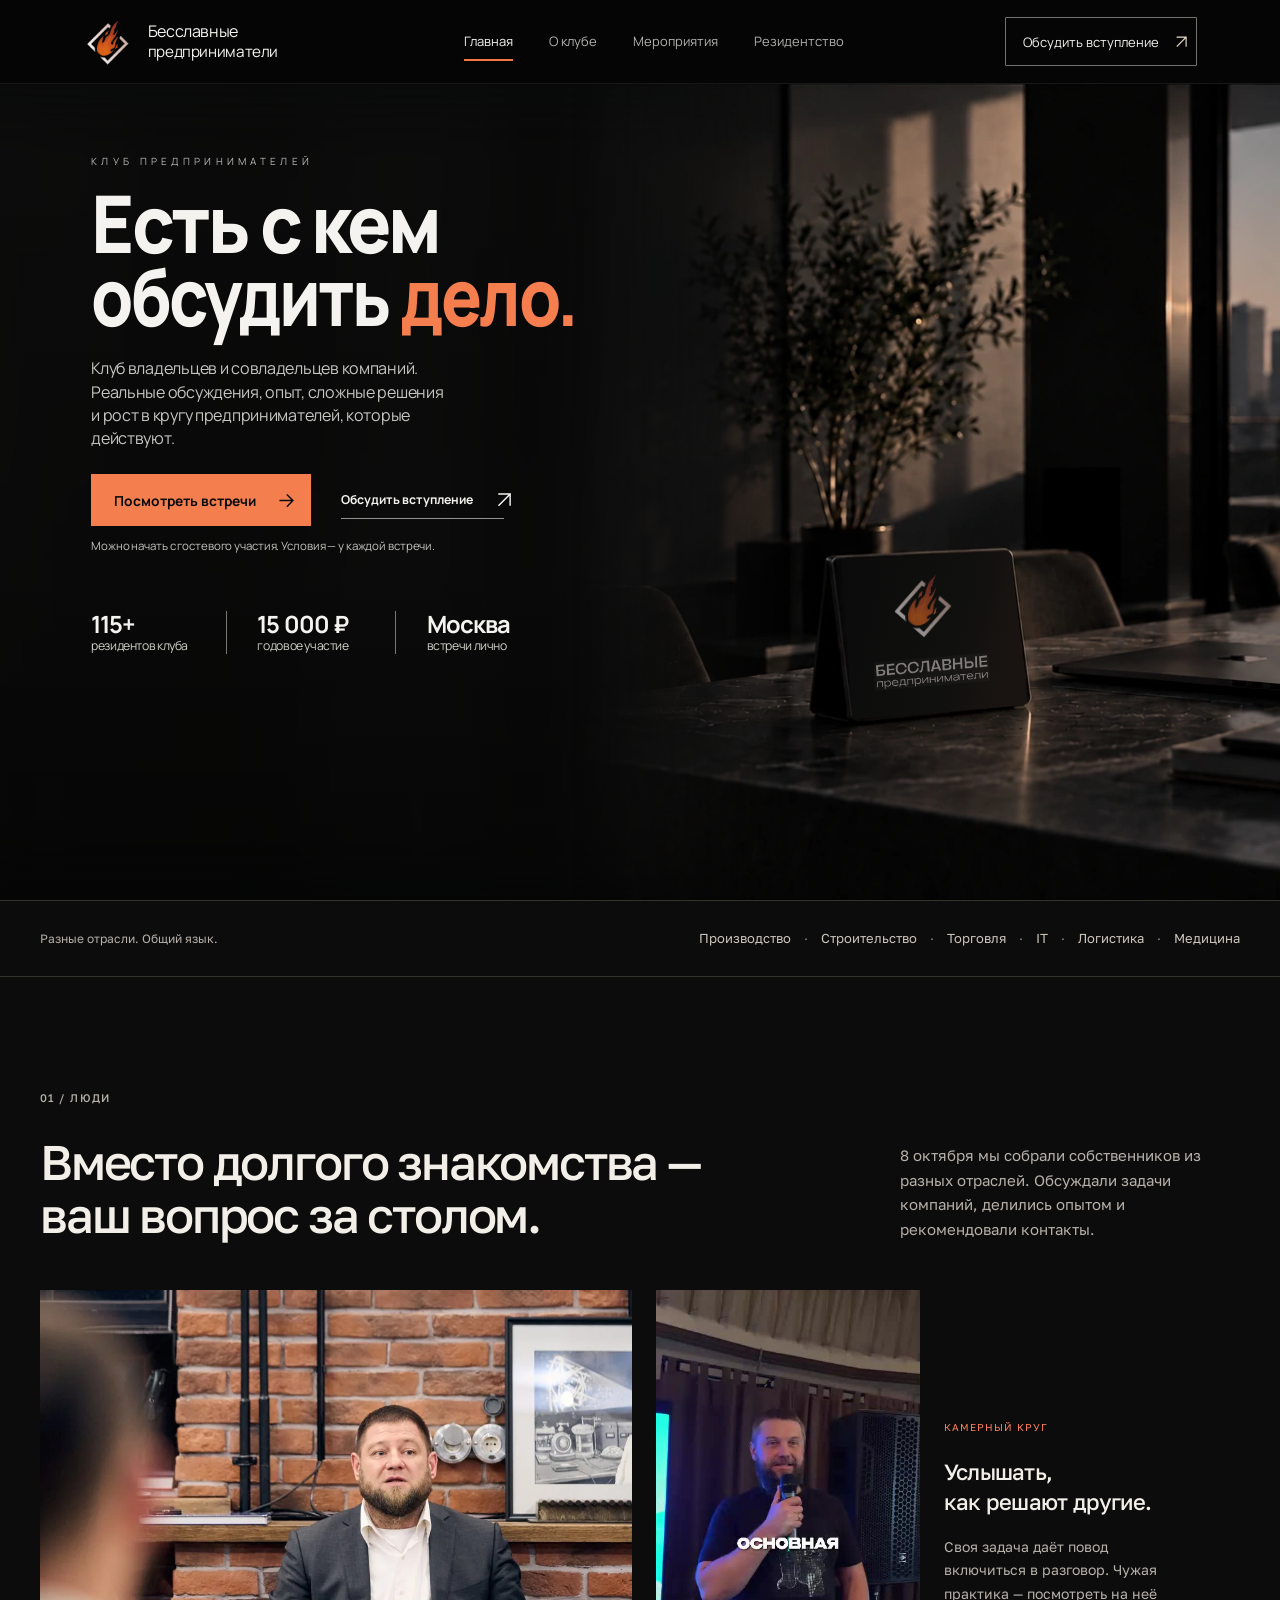
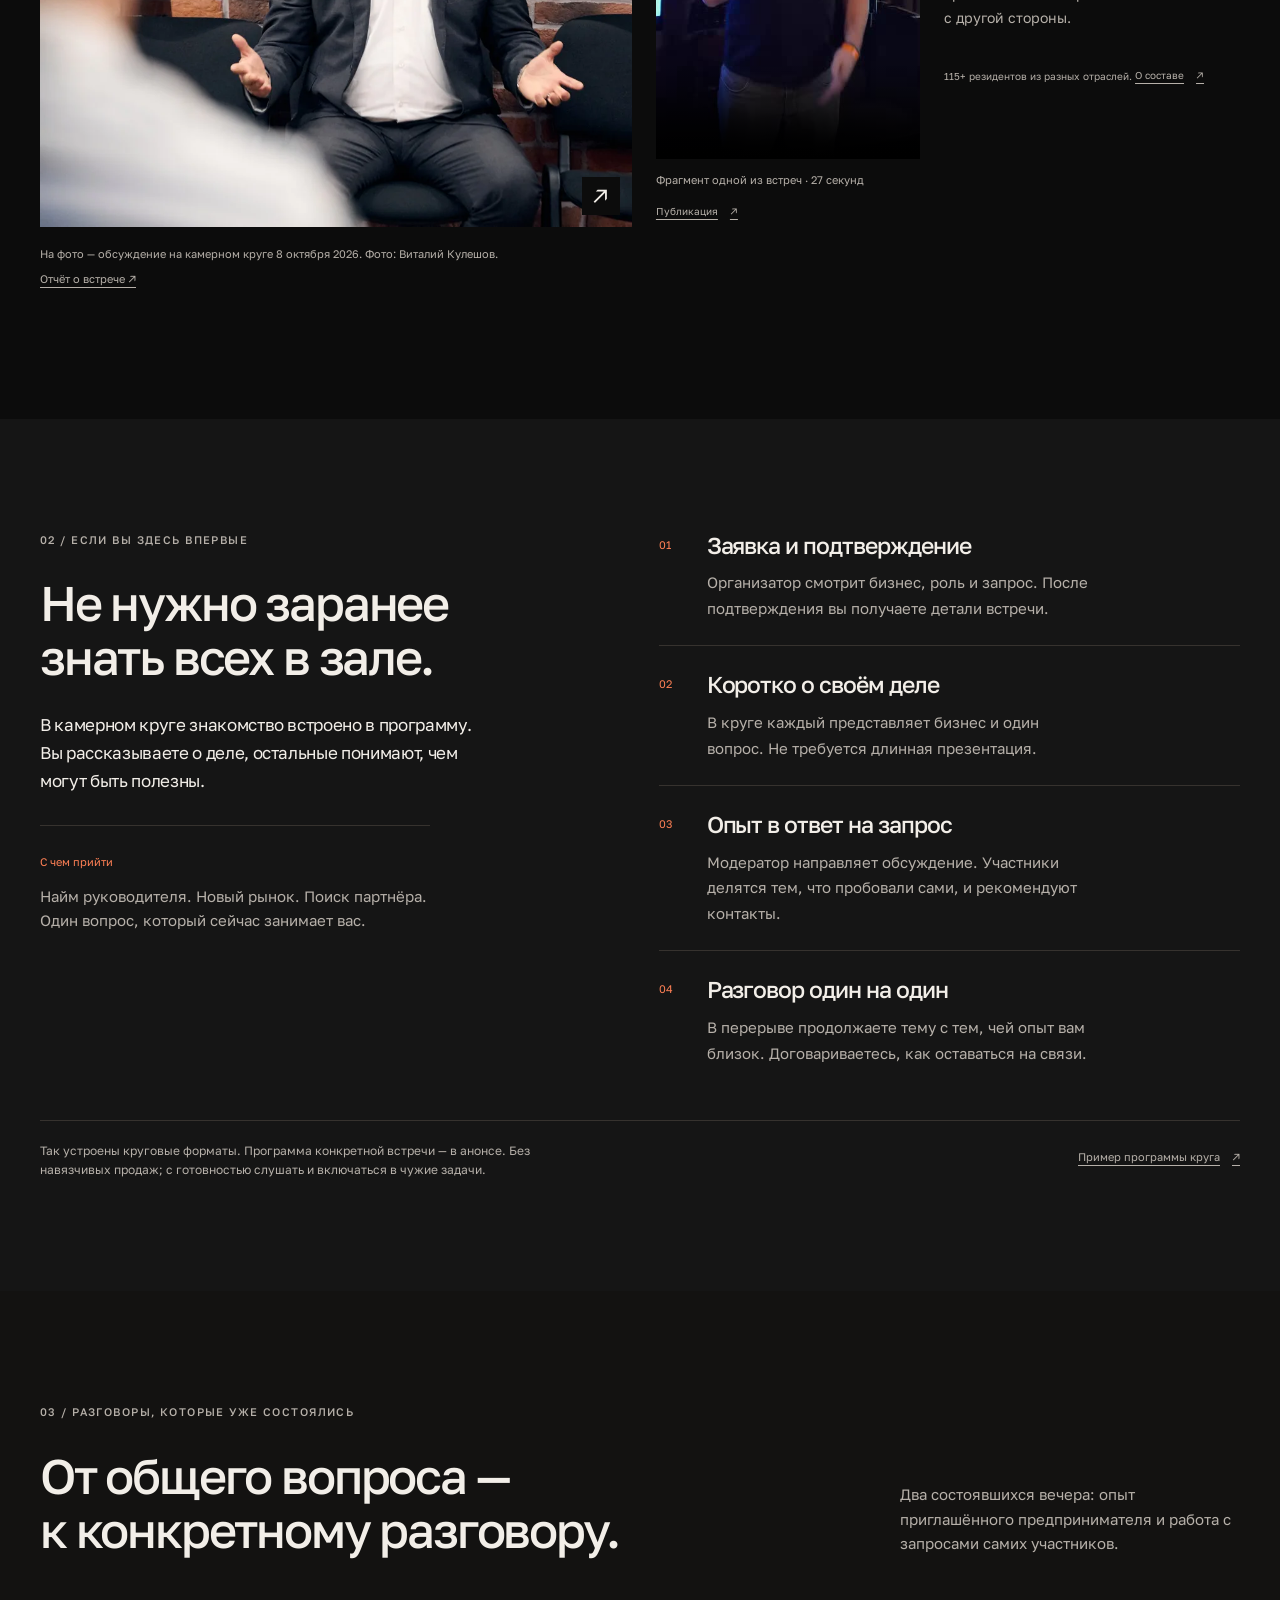
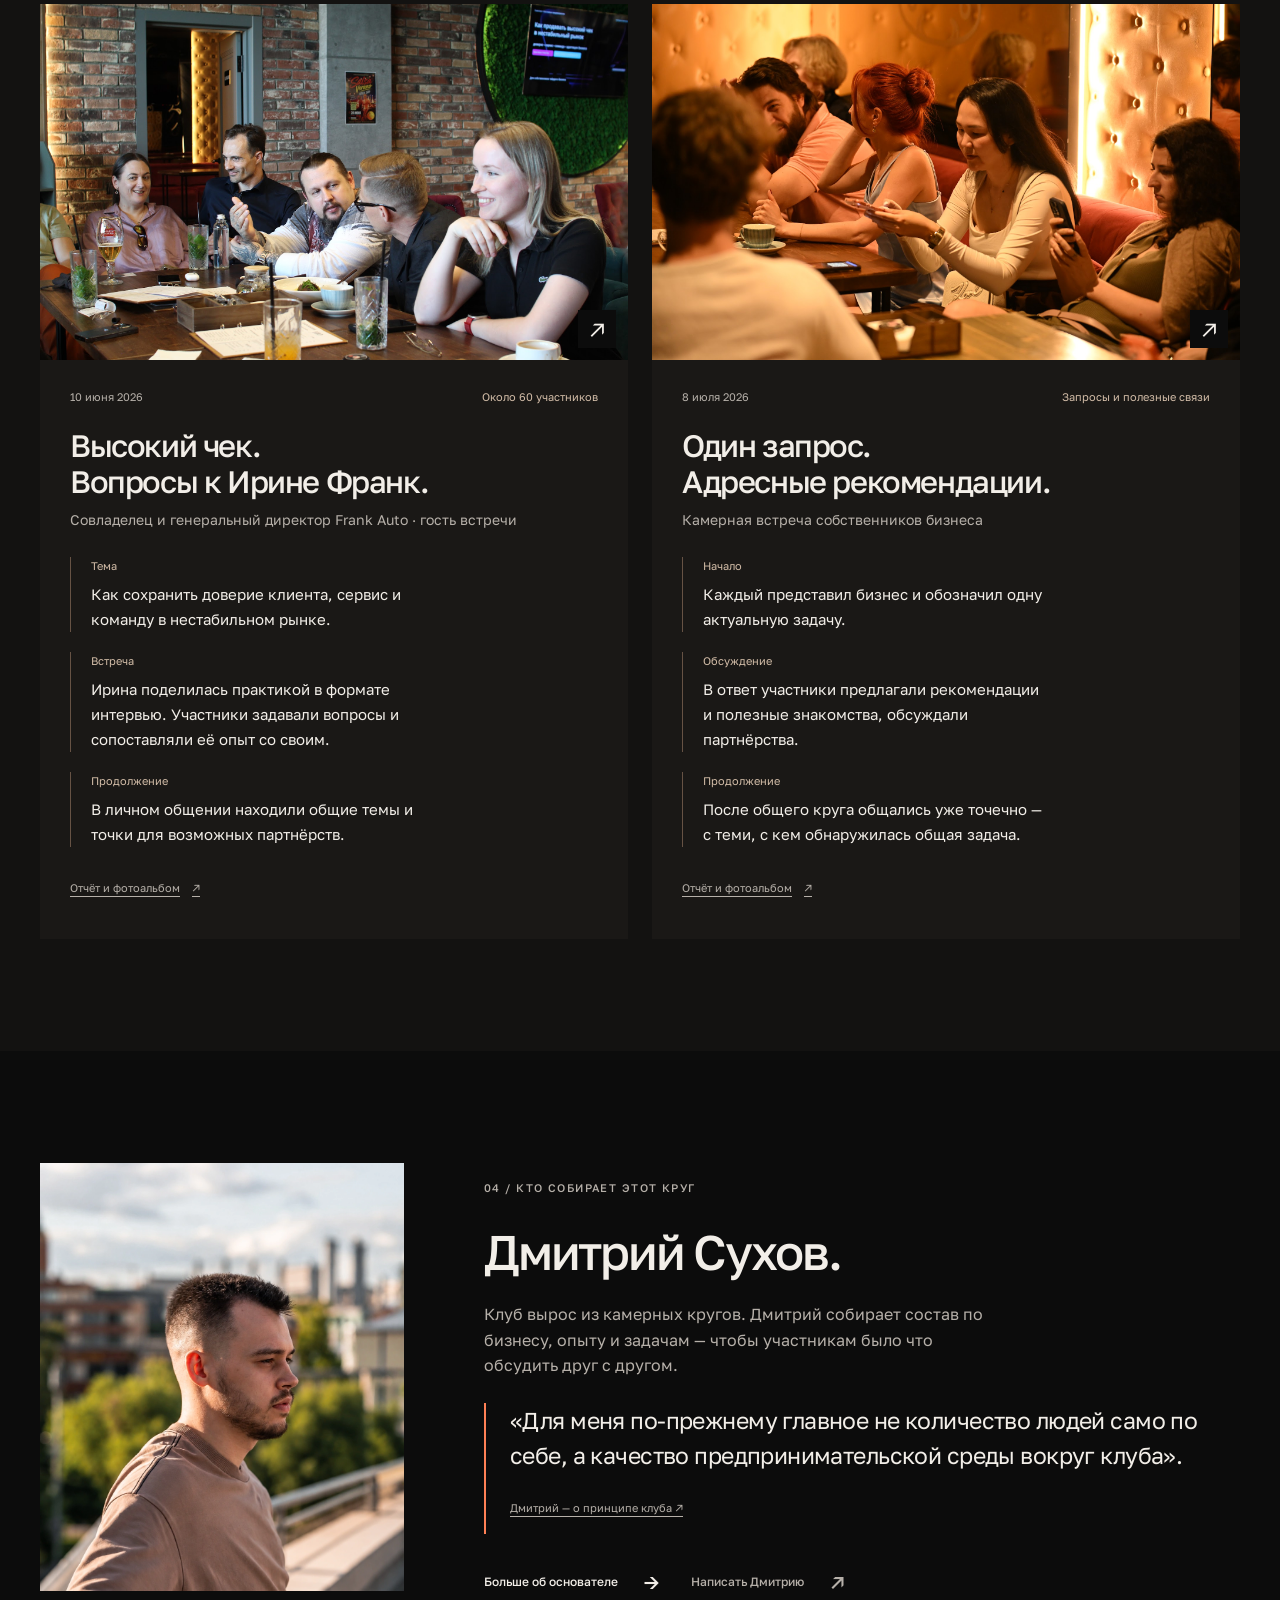
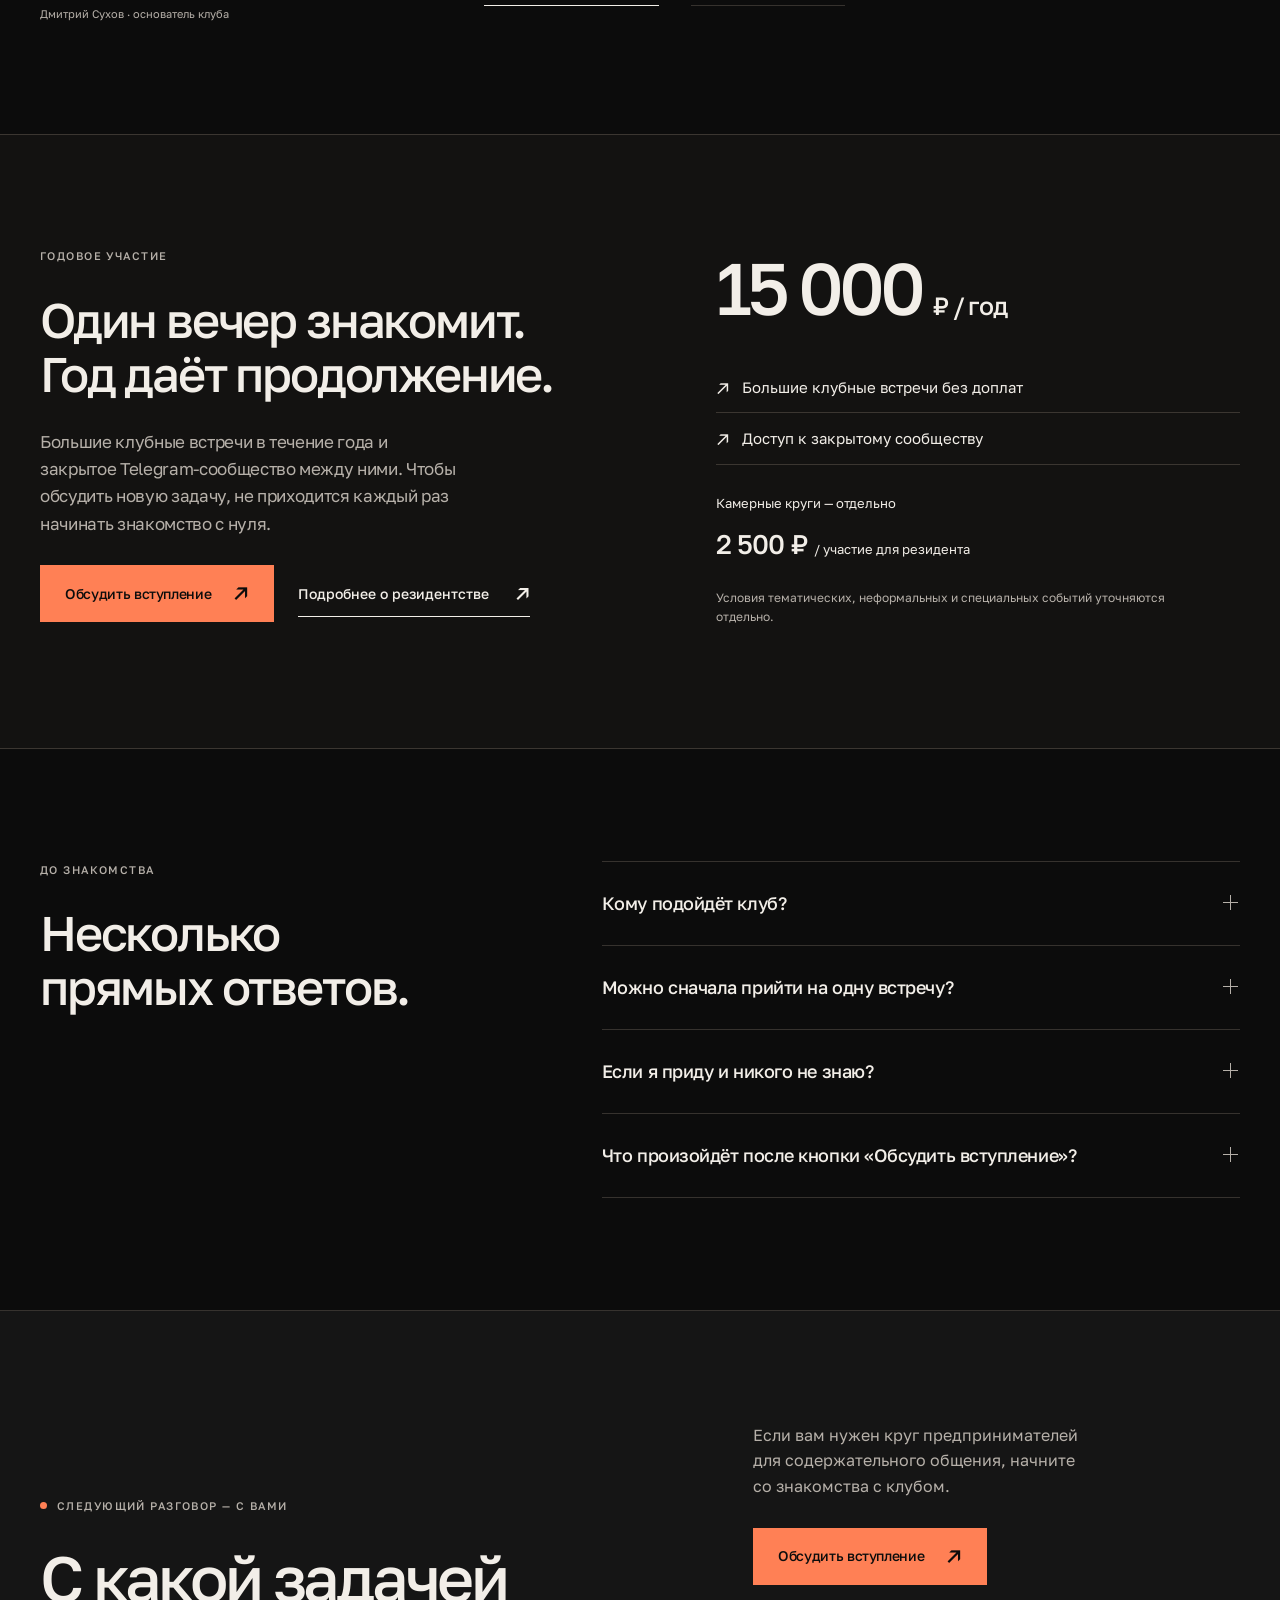
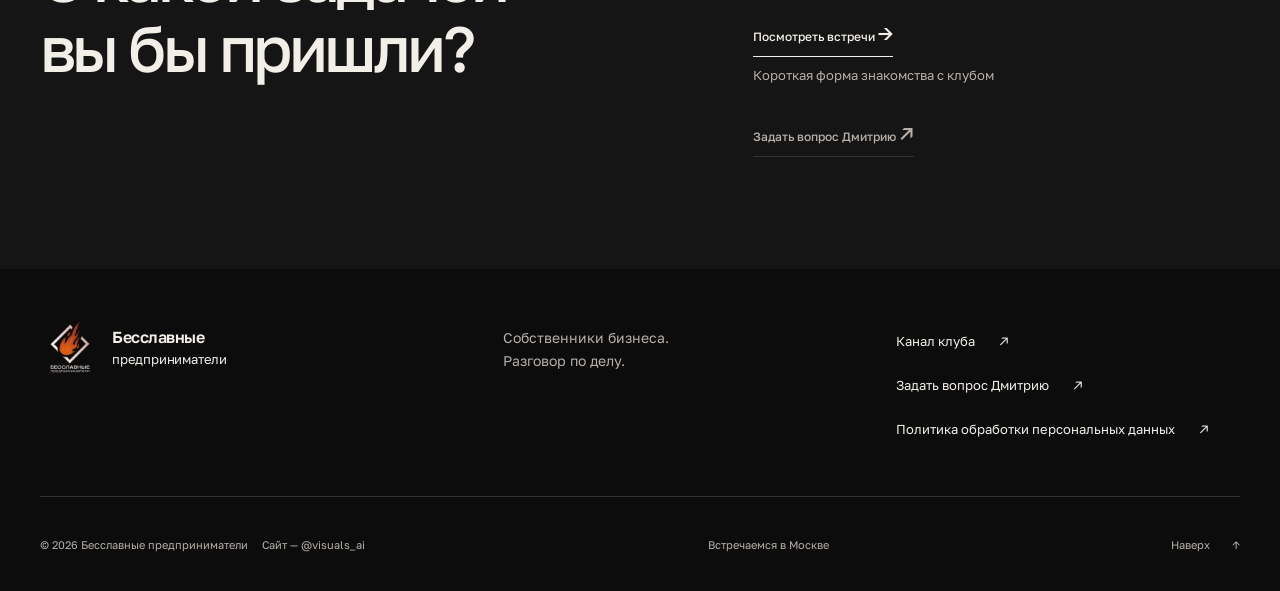
==== index.html @ 5b535863 "Add files via upload" ====
<!DOCTYPE html>
<html lang="ru" id="top"><head>
<meta charset="utf-8"><meta name="viewport" content="width=device-width, initial-scale=1, viewport-fit=cover">
<meta name="theme-color" content="#050505">
<title>Бесславные предприниматели — клуб собственников бизнеса в Москве</title>
<meta name="description" content="Закрытый бизнес-клуб Москвы: 115+ резидентов, обсуждение бизнес-задач, встречи и общение собственников. Резидентство — 15 000 ₽ в год.">
<link rel="canonical" href="https://besslavnie.ru/">
<meta property="og:type" content="website"><meta property="og:locale" content="ru_RU">
<meta property="og:site_name" content="Бесславные предприниматели">
<meta property="og:title" content="Бесславные предприниматели — клуб собственников бизнеса в Москве">
<meta property="og:description" content="Закрытый бизнес-клуб Москвы: 115+ резидентов, обсуждение бизнес-задач, встречи и общение собственников. Резидентство — 15 000 ₽ в год.">
<meta property="og:url" content="https://besslavnie.ru/">
<meta property="og:image" content="https://besslavnie.ru/img/og-club.jpg">
<meta property="og:image:width" content="1200"><meta property="og:image:height" content="630">
<meta property="og:image:alt" content="Камерный круг клуба «Бесславные предприниматели» в Москве">
<meta name="twitter:card" content="summary_large_image">
<link rel="icon" href="img/favicon.ico" sizes="64x64"><link rel="apple-touch-icon" href="img/apple-touch-icon.png">
<link rel="preload" as="image" href="img/hero-mobile.svg" media="(max-width:900px)">
<link rel="preload" as="image" href="img/hero-desktop.svg" media="(min-width:901px)">
<link rel="preload" as="font" href="fonts/manrope-extrabold.woff" type="font/woff" crossorigin>
<link rel="stylesheet" href="assets/site.css">
<script type="application/ld+json">{"@context":"https://schema.org","@type":"Organization","name":"Бесславные предприниматели","sameAs":["https://t.me/besslavnieclub","https://t.me/besslavnie_biznes_bot"],"url":"https://besslavnie.ru/","logo":"https://besslavnie.ru/img/club-logo.jpg"}</script>
<script src="assets/motion.js" defer></script>
<script src="assets/lead.js" defer></script>
<script src="assets/site.js" defer></script>
</head><body data-page="index">
<svg class="entry-svg-definitions" xmlns="http://www.w3.org/2000/svg" aria-hidden="true">
    <defs>
      <image id="original-logo" width="640" height="640" href="img/club-logo.jpg"></image>
      <clipPath id="mark-only"><rect x="102" y="38" width="436" height="462"></rect></clipPath>
      <filter id="logo-background-key" color-interpolation-filters="sRGB" x="-5%" y="-5%" width="110%" height="110%">
        <feColorMatrix in="SourceGraphic" type="matrix" values="0 0 0 0 1 0 0 0 0 1 0 0 0 0 1 .3333 .3333 .3333 0 0" result="logo-luma"></feColorMatrix>
        <feComponentTransfer in="logo-luma" result="logo-alpha"><feFuncA type="linear" slope="20" intercept="-1.4"></feFuncA></feComponentTransfer>
        <feComposite in="SourceGraphic" in2="logo-alpha" operator="in"></feComposite>
      </filter>
      <g id="original-mark" clip-path="url(#mark-only)" filter="url(#logo-background-key)"><use href="#original-logo"></use></g>
      
      
      <symbol id="arrow-right" viewBox="0 0 24 24"><path d="M4 12h15M13 5l7 7-7 7"></path></symbol>
      <symbol id="arrow-diagonal" viewBox="0 0 24 24"><path d="M5 19 19 5M5 5h14v14"></path></symbol>
    </defs>
  </svg><noscript><nav class="nojs-nav" aria-label="Разделы сайта"><a href="index.html">Главная</a><a href="about.html">О клубе</a><a href="events.html">Мероприятия</a><a href="residency.html">Резидентство</a></nav></noscript>
<a class="skip-link" href="#main">Перейти к содержанию</a>
<header class="entry-site-header">
    <a class="entry-brand" href="index.html" aria-label="Бесславные предприниматели — главная">
      <svg class="entry-brand-mark" viewBox="100 36 438 466" aria-hidden="true"><use href="#original-mark"></use></svg>
      <span class="entry-brand-name"><span>Бесславные</span><span>предприниматели</span></span>
    </a>
    <nav class="entry-desktop-nav" aria-label="Главная навигация">
      <a href="index.html" aria-current="page">Главная</a>
      <a href="about.html">О клубе</a>
      <a href="events.html">Мероприятия</a>
      <a href="residency.html">Резидентство</a>
    </nav>
    <a class="entry-header-cta" href="https://t.me/sukhov_dm" data-placement="header" role="button" aria-haspopup="dialog" aria-controls="lead-dialog" data-lead-open="" data-lead-source="header" data-track="lead_open"><span>Обсудить вступление</span><svg class="entry-arrow" aria-hidden="true"><use href="#arrow-diagonal"></use></svg></a>
    <button class="entry-menu-toggle" type="button" aria-label="Открыть меню" aria-controls="mobile-navigation" aria-expanded="false"><span></span><span></span><span></span></button>
    <nav class="entry-mobile-nav" id="mobile-navigation" aria-label="Мобильная навигация" hidden="">
      <a href="index.html" aria-current="page">Главная</a><a href="about.html">О клубе</a><a href="events.html">Мероприятия</a><a href="residency.html">Резидентство</a><a href="https://t.me/sukhov_dm" data-placement="mobile-menu" role="button" aria-haspopup="dialog" aria-controls="lead-dialog" data-lead-open="" data-lead-source="mobile-menu" data-track="lead_open">Обсудить вступление ↗</a>
    </nav>
  </header><div class="entry-header-spacer" aria-hidden="true"></div>

<main id="main" class="page-change-in">
  <section class="entry-hero" aria-labelledby="hero-title"><picture class="entry-scene entry-responsive-scene" aria-hidden="true"><source media="(max-width:900px)" srcset="img/hero-mobile.svg"><img src="img/hero-desktop.svg" width="1672" height="831" fetchpriority="high" alt=""></picture>
      <!-- Кадр ПК. SVG выводит только фото; текст референса не попадает в кадр. -->
      
      <!-- Кадр телефона без рамки и статус-бара; заголовок перекрывает низ фото. -->
      
      <div class="entry-hero-content">
        <p class="entry-eyebrow">КЛУБ ПРЕДПРИНИМАТЕЛЕЙ</p>
        <h1 id="hero-title"><span class="entry-title-line">Есть с кем</span> <span class="entry-title-line">обсудить <em>дело.</em></span></h1>
        <p class="entry-intro" id="entry-about"><span class="entry-intro-desktop"><span class="entry-intro-line">Клуб владельцев и совладельцев компаний.</span> <span class="entry-intro-line">Реальные обсуждения, опыт, сложные решения</span> <span class="entry-intro-line">и рост в кругу предпринимателей, которые</span> <span class="entry-intro-line">действуют.</span></span><span class="entry-intro-mobile"><span>Клуб владельцев и совладельцев</span> <span>компаний. Реальные обсуждения, опыт,</span> <span>сложные решения и рост в кругу</span> <span>предпринимателей, которые действуют.</span></span></p>
        <div class="entry-actions">
          <a class="entry-primary-cta" href="events.html" data-track="events_click" data-placement="hero"><span>Посмотреть встречи</span><svg class="entry-arrow" aria-hidden="true"><use href="#arrow-right"></use></svg></a>
          <a class="entry-secondary-cta" href="https://t.me/sukhov_dm" data-placement="hero" role="button" aria-haspopup="dialog" aria-controls="lead-dialog" data-lead-open="" data-lead-source="hero" data-track="lead_open"><span>Обсудить вступление</span><svg class="entry-arrow" aria-hidden="true"><use href="#arrow-diagonal"></use></svg></a>
        </div>
        <p class="entry-guest-note"><span>Можно начать с гостевого участия.</span> <span>Условия — у каждой встречи.</span></p>
        <dl class="entry-stats" id="entry-residency">
          <div class="entry-stat"><dt>115+</dt><dd>резидентов клуба</dd></div>
          <div class="entry-stat"><dt>15 000 ₽</dt><dd>годовое участие</dd></div>
          <div class="entry-stat"><dt>Москва</dt><dd>встречи лично</dd></div>
        </dl>
      </div>
    </section>
  <div class="sector-strip"><div class="container"><span>Разные отрасли. Общий язык.</span><p>Производство <i>·</i> Строительство <i>·</i> Торговля <i>·</i> IT <i>·</i> Логистика <i>·</i> Медицина</p></div></div>
  <section class="section container people-preview" aria-labelledby="people-title">
    <div class="section-heading" data-aos="fade-up"><div><p class="eyebrow">01 / Люди</p><h2 id="people-title">Вместо долгого знакомства —<br>ваш вопрос за столом.</h2></div><div class="heading-aside">8 октября мы собрали собственников из разных отраслей. Обсуждали задачи компаний, делились опытом и рекомендовали контакты.</div></div>
    <div class="people-grid"><a class="photo-link photo-wide" href="img/business-discussion-1280.webp" data-lightbox="" data-caption="Обсуждение бизнес-запросов · камерный круг 8 октября 2026. Фото: Виталий Кулешов." aria-label="Увеличить фото обсуждения бизнес-запроса" data-aos="fade-up"><img src="img/business-discussion-1280.webp" srcset="img/business-discussion-640.webp 640w, img/business-discussion-1280.webp 1280w" sizes="(max-width: 760px) 100vw, 55vw" width="1280" height="854" loading="lazy" alt="Участник делится своей задачей с собеседниками в круге" decoding="async"><span class="photo-zoom" aria-hidden="true">↗</span></a><figure class="club-film"><div class="club-film-frame"><video controls="" playsinline="" preload="none" poster="img/meeting-video-poster.jpg" aria-label="Как проходят встречи клуба — 27 секунд" width="404" height="718"><source src="img/club-meeting-27s.mp4" type="video/mp4">Ваш браузер не поддерживает видео. Откройте публикацию по ссылке ниже.</video></div><figcaption><span>Фрагмент одной из встреч · 27 секунд</span><a class="evidence-source" href="https://tenchat.ru/media/6189857-vot-tak-prokhodyat-vstrechi-kluba-besslavnyye-predprinimateli" target="_blank" rel="noopener">Публикация <span aria-hidden="true">↗</span></a></figcaption></figure><div class="people-note scene-note" data-aos="fade-up"><span class="scene-label">Камерный круг</span><p class="scene-title">Услышать,<br>как решают другие.</p><p>Своя задача даёт повод включиться в разговор. Чужая практика — посмотреть на неё с другой стороны.</p><span class="small-note">115+ резидентов из разных отраслей. <a class="evidence-source" href="https://t.me/besslavnieclub/3" target="_blank" rel="noopener">О составе <span aria-hidden="true">↗</span></a></span></div></div>
    <p class="image-caption">На фото — обсуждение на камерном круге 8 октября 2026. Фото: Виталий Кулешов. <a class="evidence-source" href="https://t.me/besslavnieclub/276" target="_blank" rel="noopener">Отчёт о встрече <span aria-hidden="true">↗</span></a></p>
  </section>
  <section class="section need-section" aria-labelledby="need-title"><div class="container first-visit-grid"><div data-aos="fade-up"><p class="eyebrow">02 / Если вы здесь впервые</p><h2 id="need-title">Не нужно заранее<br>знать всех в зале.</h2><p class="section-intro">В камерном круге знакомство встроено в программу. Вы рассказываете о деле, остальные понимают, чем могут быть полезны.</p><div class="request-examples"><span>С чем прийти</span><p>Найм руководителя. Новый рынок. Поиск партнёра. Один вопрос, который сейчас занимает вас.</p></div></div><ol class="first-visit-path" data-aos="fade-up"><li><span>01</span><div><h3>Заявка и подтверждение</h3><p>Организатор смотрит бизнес, роль и запрос. После подтверждения вы получаете детали встречи.</p></div></li><li><span>02</span><div><h3>Коротко о своём деле</h3><p>В круге каждый представляет бизнес и один вопрос. Не требуется длинная презентация.</p></div></li><li><span>03</span><div><h3>Опыт в ответ на запрос</h3><p>Модератор направляет обсуждение. Участники делятся тем, что пробовали сами, и рекомендуют контакты.</p></div></li><li><span>04</span><div><h3>Разговор один на один</h3><p>В перерыве продолжаете тему с тем, чей опыт вам близок. Договариваетесь, как оставаться на связи.</p></div></li></ol><div class="first-visit-bottom"><p>Так устроены круговые форматы. Программа конкретной встречи — в анонсе. Без навязчивых продаж; с готовностью слушать и включаться в чужие задачи.</p><a class="evidence-source" href="https://t.me/besslavnieclub/265" target="_blank" rel="noopener">Пример программы круга <span aria-hidden="true">↗</span></a></div></div></section>
  <section class="section mechanism-section" aria-labelledby="mechanism-title"><div class="container"><div class="section-heading" data-aos="fade-up"><div><p class="eyebrow dark-eyebrow">03 / Разговоры, которые уже состоялись</p><h2 id="mechanism-title">От общего вопроса —<br>к конкретному разговору.</h2></div><p class="heading-aside">Два состоявшихся вечера: опыт приглашённого предпринимателя и работа с запросами самих участников.</p></div><div class="story-grid"><article class="club-story story-with-photo" data-aos="fade-up"><a class="photo-link story-photo" href="img/meeting-june-10.jpg" data-lightbox="" data-caption="Участники встречи 10 июня 2026. Фото: Виктория @ageevavictoria." aria-label="Увеличить фото встречи 10 июня"><img src="img/meeting-june-10.jpg" width="2000" height="1333" loading="lazy" alt="Участники беседуют за столом на встрече 10 июня" decoding="async"><span class="photo-zoom" aria-hidden="true">↗</span></a><div class="story-body"><div class="story-meta"><time datetime="2026-06-10">10 июня 2026</time><span>Около 60 участников</span></div><h3>Высокий чек.<br>Вопросы к Ирине Франк.</h3><p class="story-person">Совладелец и генеральный директор Frank Auto · гость встречи</p><dl class="story-thread"><div><dt>Тема</dt><dd>Как сохранить доверие клиента, сервис и команду в нестабильном рынке.</dd></div><div><dt>Встреча</dt><dd>Ирина поделилась практикой в формате интервью. Участники задавали вопросы и сопоставляли её опыт со своим.</dd></div><div><dt>Продолжение</dt><dd>В личном общении находили общие темы и точки для возможных партнёрств.</dd></div></dl><a class="evidence-source" href="https://t.me/besslavnieclub/192" target="_blank" rel="noopener">Отчёт и фотоальбом <span aria-hidden="true">↗</span></a></div></article><article class="club-story story-with-photo" data-aos="fade-up"><a class="photo-link story-photo" href="img/meeting-july-08.jpg" data-lightbox="" data-caption="«Запросы и полезные связи» · 8 июля 2026. Фото: Андрей." aria-label="Увеличить фото встречи 8 июля"><img src="img/meeting-july-08.jpg" width="2000" height="1333" loading="lazy" alt="Участники слушают собеседника и делают записи на встрече 8 июля" decoding="async"><span class="photo-zoom" aria-hidden="true">↗</span></a><div class="story-body"><div class="story-meta"><time datetime="2026-07-08">8 июля 2026</time><span>Запросы и полезные связи</span></div><h3>Один запрос.<br>Адресные рекомендации.</h3><p class="story-person">Камерная встреча собственников бизнеса</p><dl class="story-thread"><div><dt>Начало</dt><dd>Каждый представил бизнес и обозначил одну актуальную задачу.</dd></div><div><dt>Обсуждение</dt><dd>В ответ участники предлагали рекомендации и полезные знакомства, обсуждали партнёрства.</dd></div><div><dt>Продолжение</dt><dd>После общего круга общались уже точечно — с теми, с кем обнаружилась общая задача.</dd></div></dl><a class="evidence-source" href="https://t.me/besslavnieclub/213" target="_blank" rel="noopener">Отчёт и фотоальбом <span aria-hidden="true">↗</span></a></div></article></div></div></section>
  <section class="section container founder-invitation" aria-labelledby="meeting-title"><div class="founder-photo" data-aos="fade-up"><img src="img/dmitry-sukhov.webp" width="1024" height="1536" loading="lazy" alt="Дмитрий Сухов, основатель клуба «Бесславные предприниматели»" decoding="async"><p>Дмитрий Сухов · основатель клуба</p></div><div data-aos="fade-up"><p class="eyebrow">04 / Кто собирает этот круг</p><h2 id="meeting-title">Дмитрий Сухов.</h2><p class="founder-intro">Клуб вырос из камерных кругов. Дмитрий собирает состав по бизнесу, опыту и задачам — чтобы участникам было что обсудить друг с другом.</p><blockquote class="founder-quote"><p>«Для меня по-прежнему главное не количество людей само по себе, а качество предпринимательской среды вокруг клуба».</p><cite><a class="evidence-source" href="https://t.me/besslavnieclub/267" target="_blank" rel="noopener">Дмитрий — о принципе клуба <span aria-hidden="true">↗</span></a></cite></blockquote><div class="founder-links"><a class="text-link" href="about.html#founder">Больше об основателе <span aria-hidden="true">→</span></a><a class="text-link quiet" href="https://t.me/sukhov_dm" target="_blank" rel="noopener" data-track="founder_click" data-placement="home-founder">Написать Дмитрию <span aria-hidden="true">↗</span></a></div></div></section>
  <section class="pricing-section section" aria-labelledby="pricing-title">
  <div class="container pricing-grid">
    <div data-aos="fade-up"><p class="eyebrow dark-eyebrow">Годовое участие</p><h2 id="pricing-title">Один вечер знакомит.<br>Год даёт продолжение.</h2><p class="section-intro">Большие клубные встречи в течение года и закрытое Telegram-сообщество между ними. Чтобы обсудить новую задачу, не приходится каждый раз начинать знакомство с нуля.</p><a class="button button-dark" href="https://t.me/sukhov_dm" data-lead-open="" data-lead-source="residency" data-track="lead_open" data-placement="home-residency" role="button" aria-haspopup="dialog" aria-controls="lead-dialog">Обсудить вступление <span aria-hidden="true">↗</span></a><a class="text-link" href="residency.html" data-track="residency_click" data-placement="pricing">Подробнее о резидентстве <span aria-hidden="true">↗</span></a></div>
    <div class="price-summary" data-aos="fade-up"><div class="price">15&nbsp;000 <span>₽ / год</span></div><ul class="included-list"><li>Большие клубные встречи без доплат</li><li>Доступ к закрытому сообществу</li></ul><div class="price-extra"><span>Камерные круги — отдельно</span><strong>2&nbsp;500 ₽ <span>/ участие для резидента</span></strong></div><p class="small-note">Условия тематических, неформальных и специальных событий уточняются отдельно.</p></div>
  </div>
</section>

  <section class="section container faq-section" aria-labelledby="faq-title"><div data-aos="fade-up"><p class="eyebrow">До знакомства</p><h2 id="faq-title">Несколько<br>прямых ответов.</h2></div><div class="accordion" data-aos="fade-up"><details><summary>Кому подойдёт клуб?<span class="details-mark" aria-hidden="true"></span></summary><div class="details-content"><p>Собственникам и совладельцам действующих компаний, которые хотят обсуждать бизнес-задачи, обмениваться опытом и знакомиться с другими предпринимателями. Если вы инвестор, обсудите подходящий формат участия с клубом.</p></div></details><details><summary>Можно сначала прийти на одну встречу?<span class="details-mark" aria-hidden="true"></span></summary><div class="details-content"><p>Да. Выберите встречу и подайте заявку. Состав и условия гостевого участия определяются для каждого события. Чтобы обсудить резидентство, можно сразу обратиться в клуб.</p><a class="text-link" href="events.html">Выбрать встречу <span aria-hidden="true">→</span></a></div></details><details><summary>Если я приду и никого не знаю?<span class="details-mark" aria-hidden="true"></span></summary><div class="details-content"><p>На встречах с круговым обсуждением каждый коротко представляет себя и свой запрос. Модератор ведёт разговор, поэтому начать знакомство помогает сама программа.</p></div></details><details><summary>Что произойдёт после кнопки «Обсудить вступление»?<span class="details-mark" aria-hidden="true"></span></summary><div class="details-content"><p>Откроется короткая форма: имя, Telegram или телефон и статус предпринимателя. О своей ситуации можно написать по желанию. После получения заявки Дмитрий свяжется с вами, чтобы обсудить знакомство с клубом и условия участия.</p><a class="text-link" href="https://t.me/sukhov_dm" target="_blank" rel="noopener" data-track="founder_click" data-placement="faq">Задать вопрос Дмитрию <span aria-hidden="true">↗</span></a></div></details></div></section>
  <section class="closing section" aria-labelledby="closing-title">
  <div class="container closing-inner">
    <div data-aos="fade-up"><p class="eyebrow"><span class="accent-dot"></span> Следующий разговор — с вами</p><h2 id="closing-title">С какой задачей<br>вы бы пришли?</h2></div>
    <div class="closing-action" data-aos="fade-up"><p>Если вам нужен круг предпринимателей для содержательного общения, начните со знакомства с клубом.</p><a class="button button-primary closing-first" href="https://t.me/sukhov_dm" data-track="lead_open" data-placement="closing" role="button" aria-haspopup="dialog" aria-controls="lead-dialog" data-lead-open="" data-lead-source="closing">Обсудить вступление <span aria-hidden="true">↗</span></a><a class="text-link" href="events.html" data-track="events_click" data-placement="closing">Посмотреть встречи <span aria-hidden="true">→</span></a><p class="button-hint">Короткая форма знакомства с клубом</p><a class="text-link quiet" href="https://t.me/sukhov_dm" target="_blank" rel="noopener" data-track="founder_click" data-placement="closing">Задать вопрос Дмитрию <span aria-hidden="true">↗</span></a></div>
  </div>
</section>

</main>

<footer class="site-footer">
  <div class="container footer-top">
    <a class="brand" href="index.html" aria-label="Бесславные предприниматели — главная"><img src="img/club-logo.jpg" width="60" height="60" alt=""><span>Бесславные<span class="brand-second">предприниматели</span></span></a>
    <p>Собственники бизнеса.<br>Разговор по делу.</p>
    <div class="footer-links"><a href="https://t.me/besslavnieclub" target="_blank" rel="noopener">Канал клуба <span aria-hidden="true">↗</span></a><a href="https://t.me/sukhov_dm" target="_blank" rel="noopener" data-track="founder_click" data-placement="footer">Задать вопрос Дмитрию <span aria-hidden="true">↗</span></a><a href="privacy.html">Политика обработки персональных данных <span aria-hidden="true">↗</span></a></div>
  </div>
  <div class="container footer-bottom"><span>© 2026 Бесславные предприниматели<button type="button" class="site-credit" data-creator-open="" aria-haspopup="dialog" aria-controls="lead-dialog">Сайт — @visuals_ai</button></span><span>Встречаемся в Москве</span><a href="#top">Наверх <span aria-hidden="true">↑</span></a></div>
</footer>
<dialog class="lightbox" aria-label="Фотографии встреч клуба">
  <div class="lightbox-top"><span class="lightbox-counter"></span><button class="icon-button lightbox-close" type="button" aria-label="Закрыть фотографию">✕</button></div>
  <div class="lightbox-image-wrap"><img class="lightbox-image" width="1280" height="853" alt="" decoding="async"></div>
  <div class="lightbox-bottom"><p class="lightbox-caption"></p><div class="lightbox-arrows"><button class="icon-button lightbox-prev" type="button" aria-label="Предыдущая фотография">←</button><button class="icon-button lightbox-next" type="button" aria-label="Следующая фотография">→</button></div></div>
</dialog>



<dialog id="lead-dialog" class="lead-dialog" aria-labelledby="lead-title" aria-describedby="lead-description">
  <div class="lead-toolbar"><span class="lead-label">ЗАЯВКА В КЛУБ</span><button type="button" class="lead-close" data-lead-close="" aria-label="Закрыть форму"><svg viewBox="0 0 24 24" width="22" height="22" aria-hidden="true"><path d="m6 6 12 12M18 6 6 18" fill="none" stroke="currentColor" stroke-width="1.5"></path></svg></button></div>
  <div class="lead-scroll">
    <section data-lead-view="form">
      <h2 id="lead-title">Обсудить вступление</h2>
      <p id="lead-description" class="lead-description">Оставьте контакт и, если хотите, пару слов о себе. Мы свяжемся с вами и поймём, какой формат знакомства с клубом подойдёт.</p>
      <form id="club-lead-form" novalidate="">
        <input type="hidden" id="lead-source" name="source" value="">
        <div class="sr-only" aria-hidden="true"><label for="lead-website">Не заполняйте это поле</label><input id="lead-website" name="website" type="text" tabindex="-1" autocomplete="off"></div>
        <div class="lead-field"><label for="lead-name">Имя</label><input id="lead-name" name="name" type="text" autocomplete="given-name" placeholder="Как к вам обращаться" maxlength="80" required="" aria-describedby="lead-name-error"><p id="lead-name-error" class="lead-error" aria-live="polite"></p></div>
        <div class="lead-field"><label for="lead-contact">Telegram или телефон</label><input id="lead-contact" name="contact" type="text" autocomplete="off" autocapitalize="none" spellcheck="false" placeholder="@username или +7 900 000-00-00" maxlength="100" required="" aria-describedby="lead-contact-error"><p id="lead-contact-error" class="lead-error" aria-live="polite"></p></div>
        <div class="lead-field"><label for="lead-business-status">Вы уже предприниматель?</label><div class="lead-select-wrap"><select id="lead-business-status" name="business_status" required="" aria-describedby="lead-business-status-error"><option value="" disabled="" selected="">Выберите вариант</option><option value="operating">Да, есть действующий бизнес</option><option value="starting">Только начинаю / пока нет бизнеса</option><option value="other">Другое</option></select><svg viewBox="0 0 20 20" width="20" height="20" aria-hidden="true"><path d="m5 7 5 5 5-5" fill="none" stroke="currentColor" stroke-width="1.4"></path></svg></div><p id="lead-business-status-error" class="lead-error" aria-live="polite"></p></div>
        <div class="lead-field"><label for="lead-situation">Коротко о вашей текущей ситуации · необязательно</label><textarea id="lead-situation" name="situation" rows="2" maxlength="500" placeholder="Чем занимаетесь и что ищете в клубе — в 1–2 предложениях" aria-describedby="lead-situation-error"></textarea><p id="lead-situation-error" class="lead-error" aria-live="polite"></p></div>
        <input type="hidden" name="consent_version" value="2026-10-27.2">
        <div class="lead-field lead-consent"><label for="lead-consent"><input id="lead-consent" name="consent" type="checkbox" value="yes" required="" aria-describedby="lead-consent-error"><span>Я даю <a href="privacy.html#consent" target="_blank" rel="noopener">согласие на обработку персональных данных</a> и ознакомился с <a href="privacy.html" target="_blank" rel="noopener">Политикой обработки персональных данных</a>.</span></label><p id="lead-consent-error" class="lead-error" aria-live="polite"></p></div>
        <button type="submit" class="button button-primary lead-submit">Отправить заявку <span aria-hidden="true">↗</span></button>
        <p class="lead-footnote">Контакт нужен только для ответа на вашу заявку.<br><a href="privacy.html" target="_blank" rel="noopener">Политика обработки персональных данных</a></p>
      </form>
    </section>
    <section data-lead-view="success" class="lead-success" hidden="" aria-live="polite">
      <span class="lead-success-mark" aria-hidden="true">✓</span><h2 id="lead-success-title" tabindex="-1">Заявка отправлена</h2><p id="lead-success-description">Скоро с вами свяжутся.</p><button class="button button-primary" type="button" data-lead-close="">Закрыть <span aria-hidden="true">→</span></button>
    </section>
    <section data-lead-view="creator" class="lead-creator" hidden="">
      <div class="creator-identity"><img class="creator-photo" src="img/oleg-novozhenov.jpg" width="60" height="60" alt="Олег Новоженов"><div><h2 id="lead-creator-title" tabindex="-1">Олег Новоженов</h2><p class="creator-role">Сайты · UX · digital-упаковка</p></div></div>
      <p id="lead-creator-description" class="lead-description">Создаю сайты под бизнес-задачу — от структуры и подачи до интерфейса, форм и запуска. Не просто красиво, а чтобы сайт понятно объяснял ценность и вёл человека к действию.</p>
      <div class="creator-contacts"><a href="https://t.me/visuals_ai" target="_blank" rel="noopener"><span>Написать в Telegram</span><span>@visuals_ai ↗</span></a><a href="tel:+79210998465"><span>Телефон</span><span>+7 (921) 099-84-65</span></a></div>
    </section>
  </div>
</dialog>
</body></html>
---- assets/site.css ----
@font-face{font-family:Golos;src:url(../fonts/golos-text.ttf)format("truetype");font-style:normal;font-weight:400 900;font-display:swap}:root{--bg:#0c0c0c;--surface:#151515;--surface-2:#1d1c1b;--ink:#f2eee8;--muted:#b6b0a9;--line:#36322e;--accent:#ff8055;--paper:#131211;--paper-ink:#f2eee8;--paper-muted:#b6b0a9;--paper-line:#3b3631;--max:1280px;--gutter:40px;--header-height:98px;color-scheme:dark}*,*::before,*::after{box-sizing:border-box}html{scroll-behavior:smooth;scroll-padding-top:120px}body{margin:0;background:var(--bg);color:var(--ink);font-family:Golos,Arial,sans-serif;font-size:16px;line-height:1.6;-webkit-font-smoothing:antialiased}body.dialog-open{overflow:hidden}::selection{background:var(--accent);color:var(--bg)}img{max-width:100%;height:auto;display:block}button,input,textarea,select{font:inherit}button,a{-webkit-tap-highlight-color:transparent}button{cursor:pointer}a{color:inherit;text-decoration:none}button{color:inherit}button:disabled{cursor:default}a:focus-visible,button:focus-visible,summary:focus-visible{outline:3px solid var(--accent);outline-offset:5px}[hidden]{display:none!important}figure,p,h1,h2,h3,ul,ol{margin:0}h1,h2,h3{font-weight:500;line-height:1.08;letter-spacing:-.045em;text-wrap:balance}h1{font-size:clamp(58px,6.3vw,94px);letter-spacing:-.065em;line-height:1.02}h1 em{font-style:normal;color:var(--accent)}h2{font-size:clamp(34px,3.8vw,56px);line-height:1.1}h3{font-size:26px;line-height:1.22}p{max-width:70ch}p+p{margin-top:20px}.container{width:calc(100% - var(--gutter)*2);max-width:var(--max);margin-inline:auto}.section{padding-block:112px}.eyebrow{display:flex;align-items:center;gap:10px;color:var(--muted);font-size:11px;font-weight:500;text-transform:uppercase;letter-spacing:.13em;line-height:1.6;margin-bottom:28px}.accent-dot{display:inline-block;flex:0 0 auto;width:7px;height:7px;background:var(--accent);border-radius:50%}.muted,.small-note,.button-hint,.image-caption{color:var(--muted)}.small-note,.button-hint,.image-caption{font-size:13px;line-height:1.6}.button-hint{margin-top:13px}.lead{font-size:22px;line-height:1.5;letter-spacing:-.025em}.section-intro{font-size:20px;line-height:1.6;letter-spacing:-.02em;margin-top:28px}.visually-hidden{position:absolute;width:1px;height:1px;padding:0;margin:-1px;overflow:hidden;clip:rect(0,0,0,0);white-space:nowrap;border:0}.skip-link{position:fixed;left:20px;top:16px;z-index:1000;padding:12px 22px;background:var(--accent);color:var(--bg);transform:translateY(-180%)}.skip-link:focus{transform:translateY(0)}.button{display:inline-flex;align-items:center;justify-content:center;gap:22px;padding:17px 24px;min-height:56px;border:1px solid transparent;font-size:14px;font-weight:500;line-height:1.4;letter-spacing:-.025em;transition:background .18s,color .18s,border-color .18s;position:relative;text-align:center}.button span[aria-hidden]{font-size:21px;line-height:1}.button-primary{background:var(--accent);color:#0c0c0c}.button-primary:hover{background:#ff9775}.button-outline{border-color:#69615a;background:transparent}.button-outline:hover{background:var(--ink);border-color:var(--ink);color:var(--bg)}.button-dark{background:var(--accent);color:var(--bg)}.button-dark:hover{background:#ff9775}.text-link{display:inline-flex;align-items:center;gap:26px;min-height:44px;font-size:14px;line-height:1.4;padding-block:9px;border-bottom:1px solid currentColor;font-weight:500;transition:color .18s}.text-link:hover{color:var(--accent)}.text-link span[aria-hidden]{font-size:20px}.text-link.quiet{border-bottom-color:var(--line);color:var(--muted)}.text-link.quiet:hover{color:var(--ink)}.site-header{height:var(--header-height);border-bottom:1px solid var(--line);position:sticky;top:0;z-index:30;background:var(--bg)}.brand{display:inline-flex;align-items:center;gap:12px;flex:0 0 auto;line-height:1.24;font-weight:600;font-size:16px;letter-spacing:-.03em;min-height:60px}.brand img{width:60px;height:60px;object-fit:contain;flex:0 0 auto}.brand-second{display:block;font-size:13px;font-weight:400;letter-spacing:-.015em;margin-top:3px}.menu-toggle{background:none;border:1px solid var(--line);padding:10px 14px;min-height:46px;display:none;align-items:center;gap:14px;font-size:13px}.hero-description{font-size:18px;line-height:1.65;letter-spacing:-.015em;color:#c6bfb7;max-width:470px}.sector-strip{border-block:1px solid var(--line)}.sector-strip>.container{display:flex;justify-content:space-between;align-items:center;gap:24px;padding-block:26px}.sector-strip span{font-size:12px;color:var(--muted);white-space:nowrap}.sector-strip p{font-size:13px;color:#cdc6bd;line-height:1.8;text-align:right}.sector-strip i{font-style:normal;color:#8e8176;margin-inline:10px}.section-heading{display:flex;justify-content:space-between;align-items:flex-end;gap:56px;margin-bottom:48px}.section-heading>.text-link{flex-shrink:0;margin-bottom:4px}.heading-aside{max-width:340px;color:var(--muted);font-size:15px;line-height:1.65;flex:0 1 340px}.heading-aside .text-link{margin-top:20px;color:var(--ink)}.people-grid{display:grid;grid-template-columns:1.55fr .8fr .6fr;gap:20px;align-items:stretch}.photo-link{position:relative;display:block;overflow:hidden}.photo-link img{width:100%;height:100%;object-fit:cover;transition:transform .7s cubic-bezier(.2,.8,.2,1)}.photo-link:hover img{transform:scale(1.035)}.photo-link:focus-visible{outline-offset:4px;z-index:1}.photo-zoom{position:absolute;right:12px;bottom:12px;display:grid;place-items:center;width:38px;height:38px;background:var(--bg);color:var(--ink);font-size:22px}.photo-wide{aspect-ratio:1.25}.people-note{display:flex;flex-direction:column;justify-content:flex-end;padding:28px 0 20px 16px}.people-note p{font-size:14px;line-height:1.7;max-width:220px}.people-note .small-note{margin-top:24px;font-size:10px}.image-caption{margin-top:18px;font-size:11px}.need-section{background:var(--surface)}.two-column{display:grid;grid-template-columns:1fr 1fr;gap:100px}.need-section .section-intro{font-size:15px;margin-top:28px;margin-bottom:12px}.accordion{border-top:1px solid var(--line)}.accordion details{border-bottom:1px solid var(--line)}.accordion summary{list-style:none;display:flex;align-items:center;justify-content:space-between;gap:28px;cursor:pointer;min-height:83px;padding-block:24px;font-size:18px;font-weight:500;line-height:1.5;letter-spacing:-.025em}.accordion summary::-webkit-details-marker{display:none}.accordion summary>span:first-child{display:flex;align-items:flex-start;gap:18px}.accordion summary small{font-size:11px;color:var(--accent);letter-spacing:0;margin-top:5px}.details-mark{flex:0 0 auto;display:block;width:18px;height:18px;position:relative}.details-mark::before,.details-mark::after{content:"";position:absolute;background:var(--muted);width:15px;height:1px;left:1px;top:8px}.details-mark::after{transform:rotate(90deg)}details[open] .details-mark::after{transform:rotate(0)}.details-content{padding:0 40px 28px 0;color:var(--muted);font-size:15px;line-height:1.75}.details-content .text-link{margin-top:15px;color:var(--ink)}.paper-section,.mechanism-section,.pricing-section{background:var(--paper);color:var(--paper-ink);color-scheme:dark}.paper-section .eyebrow,.dark-eyebrow{color:var(--paper-muted)}.paper-section .heading-aside,.mechanism-section .heading-aside{color:var(--paper-muted)}.paper-section .text-link:hover,.pricing-section .text-link:hover{color:var(--accent)}.paper-section a:focus-visible,.paper-section button:focus-visible,.pricing-section a:focus-visible{outline-color:var(--accent)}.event-description :is(h2,h3){font-size:37px;max-width:620px;margin-bottom:22px}.event-description>p:not(.eyebrow){font-size:15px;color:var(--muted)}.event-fallback :is(h2,h3){font-size:40px;margin-bottom:22px}.event-fallback p:not(.eyebrow){color:var(--muted);margin-bottom:28px}.pricing-grid{display:grid;grid-template-columns:1.1fr 1fr;gap:100px}.pricing-grid .section-intro{max-width:420px;color:var(--paper-muted);font-size:17px;margin-bottom:28px}.price{font-size:73px;letter-spacing:-.07em;line-height:1.1;font-weight:500;margin-bottom:34px}.price>span{font-size:25px;letter-spacing:-.05em;white-space:nowrap}.included-list{list-style:none;padding:0}.included-list li{padding:14px 0 14px 26px;border-bottom:1px solid var(--paper-line);position:relative;font-size:15px;line-height:1.5}.included-list li::before{content:"↗";position:absolute;left:0;top:13px;font-size:18px}.price-extra{margin-top:28px;display:flex;flex-direction:column;gap:9px;font-size:13px}.price-extra strong{font-size:27px;font-weight:500;letter-spacing:-.035em}.price-extra strong>span{font-size:13px;font-weight:400;letter-spacing:0}.price-summary>.small-note{margin-top:22px;color:var(--paper-muted);font-size:12px}.faq-section{display:grid;grid-template-columns:.85fr 1.15fr;gap:90px}.closing{border-top:1px solid var(--line);background:var(--surface)}.closing-inner{display:grid;grid-template-columns:1.3fr 1fr;gap:80px;align-items:center}.closing h2{font-size:clamp(44px,5vw,72px);letter-spacing:-.055em}.closing-action>p:first-child{max-width:340px;margin-bottom:28px;color:var(--muted)}.closing-action .text-link{margin-top:25px;font-size:12px}.site-footer{padding-top:48px}.footer-top{display:grid;grid-template-columns:1.2fr 1fr 1fr;gap:50px;align-items:start;padding-bottom:45px}.footer-top>p{font-size:14px;color:var(--muted);padding-top:10px}.footer-links{display:flex;flex-direction:column;align-items:flex-start;padding-top:2px}.footer-links a{display:flex;justify-content:space-between;align-items:center;gap:24px;font-size:13px;min-height:44px}.footer-links a:hover{color:var(--accent)}.footer-bottom{border-top:1px solid var(--line);padding-block:25px;display:flex;align-items:center;justify-content:space-between;gap:20px;font-size:11px;color:var(--muted)}.footer-bottom a{display:flex;gap:22px;align-items:center;min-height:44px}.page-hero{padding-top:70px;padding-bottom:70px}.page-hero-grid{display:grid;grid-template-columns:1.3fr 1fr;gap:80px;align-items:end}.page-hero h1{font-size:clamp(58px,6.1vw,88px)}.page-hero-aside{padding-bottom:8px;max-width:420px}.page-hero-aside>p{font-size:20px;letter-spacing:-.025em;line-height:1.6}.page-hero-aside>.muted{font-size:15px;letter-spacing:0}.page-hero-aside .text-link{margin-top:20px}.wide-figure{margin-top:70px}.wide-figure>img{width:100%;height:auto;aspect-ratio:2.15;object-fit:cover;object-position:center 58%}.wide-figure figcaption,.residency-photo figcaption{font-size:11px;color:var(--muted);margin-top:15px}.audience-section{padding-top:45px}.audience-section .section-intro{font-size:16px;color:var(--muted);max-width:330px}.sector-list{list-style:none;padding:28px 0 0;display:grid;grid-template-columns:1fr 1fr;gap:0 24px}.sector-list li{padding-block:13px;border-top:1px solid var(--line);font-size:13px}.guest-list{display:grid;grid-template-columns:1fr 1fr;gap:0 56px}.guest-list article{border-top:1px solid var(--paper-line);padding-block:28px 36px}.guest-role{font-size:10px;text-transform:uppercase;letter-spacing:.09em;color:var(--paper-muted)}.guest-list h3{font-size:29px;margin-top:22px;margin-bottom:15px}.guest-list p{font-size:14px;color:var(--paper-muted);max-width:400px}.section-bottom{display:flex;justify-content:space-between;align-items:center;gap:40px;border-top:1px solid var(--paper-line);padding-top:20px}.section-bottom .small-note{color:var(--paper-muted);max-width:550px;font-size:11px}.section-bottom .text-link{font-size:12px;flex-shrink:0}.principles{display:grid;grid-template-columns:repeat(4,1fr);gap:34px}.principles article{border-top:1px solid var(--line);padding-top:25px}.principles article>span{font-size:12px;color:var(--accent)}.principles h3{font-size:23px;margin-top:35px;margin-bottom:18px}.principles p{font-size:14px;color:var(--muted)}.community-section{background:var(--surface)}.community-grid{display:grid;grid-template-columns:1fr 1fr;gap:80px;align-items:center}.community-copy>p:not(.eyebrow){margin-top:25px;font-size:16px}.community-copy .text-link{margin-top:30px}.founder-section{display:grid;grid-template-columns:1fr 1fr;gap:100px;align-items:center}.founder-section .lead{font-size:20px;margin-bottom:30px}.events-hero{padding-bottom:65px}.format-list{border-top:1px solid var(--line)}.format-list article{display:grid;grid-template-columns:50px 1fr 230px;gap:30px;padding-block:32px;border-bottom:1px solid var(--line);align-items:start}.format-number{color:var(--accent);font-size:12px;padding-top:6px}.format-list h3{font-size:28px;margin-bottom:18px}.format-list p{color:var(--muted);font-size:14px;max-width:600px}.format-label{justify-self:end;font-size:11px;border:1px solid var(--line);padding:7px 12px;white-space:nowrap}.format-bottom{display:flex;justify-content:space-between;align-items:center;gap:60px;margin-top:30px}.format-bottom p{font-size:13px;color:var(--muted)}.format-bottom strong{font-weight:500;color:var(--ink)}.format-bottom .text-link{font-size:12px;flex-shrink:0}.archive-filters{display:flex;flex-wrap:wrap;gap:5px}.archive-filters button{border:1px solid var(--paper-line);background:transparent;padding:11px 14px;font-size:11px;color:var(--paper-ink);min-height:44px}.archive-filters button[aria-pressed="true"]{background:var(--bg);color:var(--ink);border-color:var(--bg)}.archive-filters button:hover{border-color:var(--paper-ink)}.archive-grid{display:grid;grid-template-columns:1fr 1fr;gap:40px}.archive-copy h3{font-size:36px;margin-bottom:20px}.archive-copy>p:not(.eyebrow){font-size:14px;color:var(--paper-muted)}.archive-copy .text-link{margin-top:22px}.archive-text{display:flex;gap:28px;padding-block:25px 35px;border-bottom:1px solid var(--paper-line)}.archive-text time{display:flex;flex-direction:column;font-size:30px;font-weight:500;letter-spacing:-.05em;white-space:nowrap;line-height:1.2}.archive-text time>span{font-size:11px;letter-spacing:.08em;margin-top:12px;color:var(--paper-muted)}.archive-text .eyebrow{font-size:9px;margin-bottom:16px}.archive-text h3{font-size:24px;margin-bottom:17px}.archive-text p:not(.eyebrow){font-size:13px;color:var(--paper-muted)}.archive-text .text-link{font-size:11px;margin-top:20px}.archive-credit{font-size:11px;color:var(--paper-muted);margin-top:32px}.archive-credit a{text-decoration:underline;text-underline-offset:3px;display:inline-block;padding-block:12px}.guest-route,.join-section{display:grid;grid-template-columns:1fr 1.1fr;gap:100px}.guest-route .muted{margin-top:25px;max-width:350px;font-size:14px}.vertical-steps{list-style:none;padding:0}.vertical-steps li{display:flex;gap:25px;padding:27px 0;border-top:1px solid var(--line)}.vertical-steps li>span{font-size:12px;color:var(--accent);padding-top:5px}.vertical-steps h3{font-size:24px;margin-bottom:15px}.vertical-steps p{font-size:14px;color:var(--muted)}.residency-hero-grid{display:grid;grid-template-columns:1.2fr 1fr;gap:100px;align-items:start}.residency-hero h1{margin-bottom:30px}.residency-audience{color:var(--muted);font-size:12px;border-top:1px solid var(--line);margin-top:30px;padding-top:20px;max-width:460px}.membership-card{padding:36px 38px;background:var(--paper);color:var(--paper-ink);color-scheme:dark}.membership-card .eyebrow{font-size:9px;margin-bottom:28px}.membership-price{font-size:clamp(60px,5.5vw,83px);line-height:1;letter-spacing:-.075em;font-weight:500;white-space:nowrap}.membership-price>span{font-size:37px}.membership-period{font-size:14px;color:var(--paper-muted);margin-top:14px;margin-bottom:28px}.membership-card .included-list li{font-size:13px;padding-block:13px}.membership-card>.button{margin-top:30px;width:100%;font-size:14px;justify-content:space-between}.membership-card>.button-hint{text-align:center;font-size:11px;color:var(--paper-muted)}.membership-extra{font-size:12px;color:var(--paper-muted);border-top:1px solid var(--paper-line);padding-top:22px;margin-top:25px}.membership-extra strong{font-weight:500;color:var(--paper-ink)}.benefits-table{border-top:1px solid var(--line)}.benefit-row{display:grid;grid-template-columns:1.6fr 1fr;gap:50px;align-items:center;padding-block:32px;border-bottom:1px solid var(--line)}.benefit-row h3{font-size:23px;margin-bottom:12px}.benefit-row p{font-size:14px;color:var(--muted);max-width:620px}.benefit-row>span{justify-self:end;text-align:right}.benefit-status{font-size:13px;color:#d3bda8}.benefit-status::before{content:"↗";margin-right:12px}.benefit-price{font-size:29px;font-weight:500;letter-spacing:-.035em}.benefit-price small{display:block;font-size:12px;color:var(--muted);font-weight:400;letter-spacing:0;margin-top:4px}.benefit-neutral{color:var(--muted);font-size:13px}.choice-grid{display:grid;grid-template-columns:1fr 1fr;gap:80px}.choice-grid article{padding-top:28px;border-top:1px solid var(--paper-line)}.choice-index{font-size:10px;color:var(--paper-muted);text-transform:uppercase;letter-spacing:.08em}.choice-grid h3{font-size:33px;margin-top:28px;margin-bottom:20px}.choice-grid p{color:var(--paper-muted);font-size:15px;max-width:440px}.choice-grid ul{list-style:none;padding:24px 0 28px}.choice-grid li{position:relative;padding-left:20px;color:var(--paper-muted);font-size:13px;line-height:1.7;margin-bottom:10px}.choice-grid li::before{content:"·";position:absolute;left:0;font-size:20px;line-height:1}.paper-section .button-outline{border-color:var(--paper-ink)}.paper-section .button-outline:hover{background:var(--paper-ink);color:var(--paper)}.join-section .text-link{margin-top:24px;font-size:13px}.residency-photo img{width:100%;aspect-ratio:2.4;object-fit:cover;object-position:center 42%}.lightbox{padding:0;border:1px solid var(--line);background:var(--bg);color:var(--ink);width:min(1100px,calc(100% - 40px));max-height:calc(100dvh - 40px);overflow:auto}.lightbox::backdrop{background:rgba(5,5,5,.95)}.lightbox-top{display:flex;align-items:center;justify-content:space-between;gap:20px;padding:7px 14px;font-size:12px;color:var(--muted)}.lightbox-image-wrap{display:flex;justify-content:center;background:#080808}.lightbox-image{width:100%;height:min(68dvh,750px);object-fit:contain}.lightbox-bottom{display:flex;justify-content:space-between;align-items:center;gap:20px;padding:14px 20px}.lightbox-caption{font-size:12px;color:var(--muted)}.lightbox-arrows{display:flex;gap:8px;flex-shrink:0}.icon-button{display:grid;place-items:center;background:none;border:1px solid var(--line);width:44px;height:44px;font-size:20px;line-height:1}.icon-button:hover{background:var(--surface-2)}@media (min-width:1600px){}@media (max-width:1150px){:root{--gutter:32px}.brand{font-size:14px}.brand-second{font-size:11px}.brand img{width:52px;height:52px}.two-column,.pricing-grid,.community-grid,.founder-section,.guest-route,.join-section,.residency-hero-grid{gap:60px}.section-heading{gap:35px}.heading-aside{max-width:300px;flex-basis:300px}.people-grid{grid-template-columns:1.5fr .9fr .65fr;gap:16px}.people-note{padding-left:4px}.event-description :is(h2,h3){font-size:32px}.price{font-size:60px}.price>span{font-size:22px}.faq-section{gap:60px}.page-hero-grid{gap:60px}.principles{gap:26px}.format-list article{grid-template-columns:30px 1fr 200px;gap:24px}.archive-filters button{font-size:10px;padding-inline:10px}.membership-card{padding:30px}.residency-hero-grid{grid-template-columns:1.1fr 1fr}}@media (max-width:1020px){:root{--header-height:86px}.brand{font-size:15px}.brand-second{font-size:12px}.site-header{height:auto;min-height:var(--header-height)}.js .site-header{height:var(--header-height)}.js .menu-toggle{display:inline-flex}.hero-description{font-size:16px}.sector-strip>.container{align-items:flex-start;flex-direction:column;gap:8px}.sector-strip p{text-align:left}.section{padding-block:85px}.section-heading h2{font-size:39px}.heading-aside{flex-basis:275px;max-width:275px;font-size:14px}.people-grid{grid-template-columns:1.5fr 1fr}.people-note{grid-column:1/-1;flex-direction:row;gap:25px;align-items:center;justify-content:flex-start;padding:10px 0 0}.people-note p{max-width:280px}.people-note .small-note{margin:0 0 0 auto}.people-note br{display:none}.image-caption{font-size:10px}.two-column{gap:45px}.principles{grid-template-columns:1fr 1fr;gap:42px}.event-description :is(h2,h3){font-size:30px}.pricing-grid{gap:45px}.pricing-grid h2{font-size:38px}.price{font-size:55px}.price>span{font-size:20px}.faq-section{grid-template-columns:.8fr 1.2fr;gap:40px}.accordion summary{font-size:17px}.closing-inner{gap:40px}.closing h2{font-size:48px}.closing-action>p:first-child{font-size:14px}.footer-top{gap:28px;grid-template-columns:1.25fr .8fr 1fr}.page-hero{padding-top:50px}.page-hero-grid{gap:40px;grid-template-columns:1.15fr 1fr}.page-hero h1{font-size:64px}.page-hero-aside>p{font-size:17px}.page-hero-aside>.muted{font-size:14px}.wide-figure{margin-top:48px}.guest-list{gap:0 40px}.section-bottom{align-items:flex-start;gap:20px}.section-bottom .small-note{max-width:350px}.section-bottom .text-link{font-size:11px}.community-grid{gap:40px}.community-copy h2{font-size:37px}.community-copy>p:not(.eyebrow){font-size:14px}.founder-section{gap:50px}.founder-section .lead{font-size:17px}.format-list article{grid-template-columns:25px 1fr;gap:25px}.format-label{grid-column:2;justify-self:start}.format-bottom{gap:30px}.format-bottom p{font-size:12px}.format-bottom .text-link{font-size:11px}.archive-copy h3{font-size:28px}.archive-text{gap:20px}.archive-grid{gap:25px}.archive-text time{font-size:25px}.guest-route,.join-section{gap:55px}.residency-hero-grid{gap:40px}.membership-card{padding:28px}.membership-price{font-size:62px}.membership-card>.button{font-size:12px;padding-inline:15px}.choice-grid{gap:45px}.choice-grid h3{font-size:28px}.benefit-row{gap:35px}}@media (max-width:760px){:root{--gutter:20px;--header-height:78px}html{scroll-padding-top:100px}body{font-size:16px}.brand{gap:8px;font-size:14px;min-height:52px}.brand-second{font-size:11px}.brand img{width:50px;height:50px}.menu-toggle{font-size:12px;padding:9px 11px;gap:10px}h1{font-size:58px}h2{font-size:37px}h3{font-size:25px}.eyebrow{font-size:10px;letter-spacing:.1em;margin-bottom:23px}.section{padding-block:68px}.section-intro{font-size:18px;margin-top:22px}.hero-description{font-size:16px;line-height:1.65;max-width:520px}.sector-strip>.container{padding-block:23px;gap:10px}.sector-strip span{font-size:11px}.sector-strip p{font-size:11px;line-height:2}.sector-strip i{margin-inline:5px}.section-heading{display:block;margin-bottom:30px}.section-heading h2{font-size:37px}.heading-aside{max-width:500px;font-size:15px;margin-top:25px}.heading-aside .text-link{margin-top:14px}.section-heading>.text-link{margin-top:20px;font-size:12px}.text-link{font-size:13px;gap:20px}.people-grid{gap:12px;grid-template-columns:1.25fr .85fr}.photo-wide{aspect-ratio:.84}.photo-wide img{object-position:58%center}.people-note{gap:22px;margin-top:12px;align-items:flex-start}.people-note p{font-size:13px;line-height:1.6;max-width:290px}.people-note .small-note{display:none}.image-caption{font-size:10px;margin-top:24px}.two-column{grid-template-columns:1fr;gap:35px}.need-section .section-intro{margin-bottom:12px}.accordion summary{font-size:17px;min-height:77px;padding-block:22px;gap:18px}.details-content{font-size:15px;padding-right:25px}.accordion summary>span:first-child{gap:15px}.event-description :is(h2,h3){font-size:31px;line-height:1.15;margin-bottom:20px}.event-description>p:not(.eyebrow){font-size:15px}.event-fallback :is(h2,h3){font-size:32px}.pricing-grid{grid-template-columns:1fr;gap:38px}.pricing-grid h2{font-size:37px}.pricing-grid .section-intro{font-size:16px;margin-block:22px 20px}.price-summary{padding-top:32px;border-top:1px solid var(--paper-line)}.price{font-size:63px;margin-bottom:23px}.price>span{font-size:24px}.included-list li{font-size:14px}.price-extra strong{font-size:28px}.price-extra strong>span{font-size:12px}.price-summary>.small-note{font-size:11px}.faq-section{grid-template-columns:1fr;gap:30px}.faq-section h2 br{display:none}.closing-inner{grid-template-columns:1fr;gap:34px}.closing h2{font-size:47px}.closing-action>p:first-child{font-size:16px;max-width:500px;margin-bottom:24px}.closing-action>.button-hint{font-size:11px}.closing-action .text-link{margin-top:20px}.site-footer{padding-top:34px}.footer-top{grid-template-columns:1fr 1fr;gap:25px;padding-bottom:30px}.footer-top>.brand{grid-column:1/-1}.footer-top>p{font-size:12px;line-height:1.7;padding-top:6px}.footer-links{padding:0}.footer-links a{font-size:11px;gap:12px;min-height:44px}.footer-bottom{flex-wrap:wrap;gap:4px 20px;font-size:9px;padding-block:18px}.footer-bottom>span:first-child{flex-basis:100%}.footer-bottom a{margin-left:auto}.page-hero{padding-top:38px;padding-bottom:44px}.page-hero-grid{grid-template-columns:1fr;gap:28px}.page-hero h1{font-size:clamp(50px,8.4vw,70px)}.page-hero-aside{padding:0;max-width:520px}.page-hero-aside>p{font-size:18px}.page-hero-aside>.muted{font-size:15px}.page-hero-aside .text-link{margin-top:17px}.wide-figure{margin-top:35px}.wide-figure>img{aspect-ratio:1.3;object-position:center}.wide-figure figcaption,.residency-photo figcaption{font-size:10px;margin-top:12px}.audience-section{padding-top:22px}.lead{font-size:20px}.audience-section .section-intro{font-size:15px}.sector-list{padding-top:25px}.sector-list li{font-size:12px}.guest-list{grid-template-columns:1fr;gap:0}.guest-list article{padding-block:24px 28px}.guest-role{font-size:9px}.guest-list h3{font-size:28px;margin-top:17px}.guest-list p{font-size:15px}.section-bottom{flex-direction:column;gap:15px;padding-top:25px}.section-bottom .small-note{max-width:500px;font-size:12px}.section-bottom .text-link{font-size:12px}.principles{gap:30px 25px}.principles h3{font-size:22px;margin-top:23px;margin-bottom:15px}.principles p{font-size:14px}.community-grid{grid-template-columns:1fr;gap:35px}.community-copy h2{font-size:38px}.community-copy>p:not(.eyebrow){font-size:16px;margin-top:22px}.community-copy .text-link{margin-top:23px}.founder-section{grid-template-columns:1fr;gap:28px}.founder-section .lead{font-size:18px;margin-bottom:25px}.events-hero{padding-bottom:40px}.format-list article{grid-template-columns:22px 1fr;gap:20px;padding-block:27px}.format-number{font-size:11px}.format-list h3{font-size:25px;margin-bottom:16px}.format-list p{font-size:15px}.format-label{font-size:10px;padding:6px 9px}.format-bottom{align-items:flex-start;flex-direction:column;gap:16px;margin-top:25px}.format-bottom p{font-size:13px}.format-bottom .text-link{font-size:12px}.archive-filters{margin-top:25px;gap:5px}.archive-filters button{font-size:10px;padding-inline:10px}.archive-grid{grid-template-columns:1fr;gap:25px}.archive-copy h3{font-size:29px}.archive-copy>p:not(.eyebrow){font-size:15px}.archive-copy .text-link{margin-top:18px}.archive-text{gap:25px;padding-block:10px 25px}.archive-text time{font-size:29px}.archive-text .eyebrow{font-size:9px}.archive-text h3{font-size:24px}.archive-text p:not(.eyebrow){font-size:14px}.archive-text .text-link{font-size:12px}.archive-credit{font-size:11px;margin-top:25px}.guest-route,.join-section{grid-template-columns:1fr;gap:30px}.guest-route .muted{max-width:500px;font-size:15px}.vertical-steps li{gap:20px;padding-block:24px}.vertical-steps h3{font-size:23px;margin-bottom:13px}.vertical-steps p{font-size:15px}.residency-hero-grid{grid-template-columns:1fr;gap:36px}.residency-hero h1{margin-bottom:24px}.residency-audience{font-size:12px;line-height:1.7;margin-top:24px}.membership-card{padding:28px}.membership-card .eyebrow{font-size:9px}.membership-price{font-size:75px}.membership-period{margin-bottom:22px}.membership-card .included-list li{font-size:14px}.membership-card>.button{font-size:14px;padding-inline:20px}.membership-card>.button-hint{font-size:11px}.membership-extra{font-size:12px}.benefit-row{grid-template-columns:1fr;gap:22px;padding-block:25px}.benefit-row h3{font-size:24px}.benefit-row p{font-size:15px}.benefit-row>span{justify-self:start;text-align:left}.benefit-status,.benefit-neutral{font-size:12px}.benefit-price{font-size:28px}.benefit-price small{display:inline;font-size:11px;margin-left:12px}.choice-grid{grid-template-columns:1fr;gap:40px}.choice-grid h3{font-size:29px;margin-top:22px}.choice-grid p{font-size:16px}.choice-grid li{font-size:14px}.choice-grid ul{padding-bottom:18px}.choice-grid .button{font-size:13px}.residency-photo img{aspect-ratio:1.3;object-position:58%center}.join-section .text-link{font-size:12px;margin-top:20px}.lightbox{width:calc(100% - 20px);max-height:calc(100dvh - 20px)}.lightbox-image{height:min(62dvh,650px)}.lightbox-bottom{padding:14px;align-items:flex-start;gap:15px}.lightbox-caption{font-size:10px}.lightbox-arrows{gap:5px}}@media (max-width:420px){.section-heading h2,h2{font-size:34px}.page-hero h1{font-size:52px}.principles{column-gap:20px}.principles h3{font-size:20px}.principles p{font-size:13px}.closing h2{font-size:42px}.people-note{gap:18px}.people-note p{font-size:12px}.event-description :is(h2,h3){font-size:29px}.membership-card{padding:26px}.membership-price{font-size:68px}.membership-card>.button{font-size:13px;padding-inline:16px}.price{font-size:56px}.price>span{font-size:21px}.archive-text{gap:20px}.archive-text time{font-size:26px}.archive-text h3{font-size:22px}.archive-filters button{font-size:9px;padding-inline:9px}.footer-top{gap:22px;grid-template-columns:.85fr 1.15fr}.footer-links a{font-size:10px}}@media (max-width:760px){.details-content,.principles p,.archive-copy>p:not(.eyebrow),.archive-text p:not(.eyebrow),.vertical-steps p,.benefit-row p,.guest-route .muted{font-size:16px}.membership-card .included-list li,.included-list li{font-size:15px}.footer-links a{font-size:12px}.footer-bottom{font-size:11px}.footer-top{grid-template-columns:1fr}.footer-top>.brand{grid-column:auto}.footer-top>p{display:none}.footer-links{flex-direction:row;gap:24px;flex-wrap:wrap}}@media (prefers-reduced-motion:reduce){html{scroll-behavior:auto}*,*::before,*::after{transition:none!important;animation:none!important}.photo-link:hover img{transform:none}}@media print{.site-header,.site-footer,.closing,.lightbox,.menu-toggle,.archive-filters{display:none!important}body{background:white;color:black}.section{padding-block:28px}.container{width:100%}a{text-decoration:underline}h1{font-size:38px}h2{font-size:28px}.two-column,.pricing-grid,.residency-hero-grid,.page-hero-grid{gap:24px}.button{border:1px solid black;color:black}.muted,.eyebrow,.hero-description,.button-hint,.small-note{color:#444}.paper-section,.pricing-section,.mechanism-section{background:#f1f1ed}details{break-inside:avoid}}.image-caption a,.people-note .small-note a,.founder-quote cite a{text-decoration:underline;text-underline-offset:4px}.image-caption a{display:inline-block;padding-block:8px}.mechanism-section .text-link:hover{color:var(--accent)}.mechanism-section a:focus-visible{outline-color:var(--accent)}.guest-list .guest-source{margin-top:18px;font-size:12px}.founder-role{color:var(--muted);font-size:15px;margin-top:25px;max-width:390px}.founder-quote{margin:0 0 25px;padding:0 0 0 24px;border-left:2px solid var(--accent)}.founder-quote p{font-size:22px;line-height:1.5;letter-spacing:-.025em}.founder-quote cite{display:block;font-size:11px;font-style:normal;color:var(--muted);line-height:1.7;margin-top:18px}.founder-contact{font-size:15px;color:var(--muted);margin-bottom:25px}.archive-photo{padding-bottom:30px;border-bottom:1px solid var(--paper-line);min-width:0}.archive-photo .photo-link{aspect-ratio:1.5}.archive-photo .archive-copy{padding-top:28px}.archive-photo .eyebrow{font-size:10px;margin-bottom:18px}.archive-photo h3{font-size:30px}.source-links{display:flex;gap:20px;flex-wrap:wrap}.source-links .text-link{font-size:12px}.fit-section{display:grid;grid-template-columns:1fr 1fr;gap:70px;align-items:start;padding-bottom:12px}.fit-section .residency-photo img{aspect-ratio:1.1;object-position:57%center}.fit-copy h2{font-size:36px}.fit-copy>p:not(.eyebrow){margin-top:22px;font-size:15px}.fit-copy h3{margin-top:28px;font-size:20px}.fit-copy .text-link{margin-top:20px}.event-live>p:not(.eyebrow){font-size:15px;color:var(--muted)}@media (max-width:1020px){.fit-section{gap:40px}}@media (max-width:760px){.founder-quote p{font-size:21px}.founder-quote{padding-left:18px}.founder-contact,.founder-role{font-size:16px}.archive-photo .archive-copy{padding-top:24px}.archive-photo h3{font-size:29px}.source-links{gap:8px 20px}.fit-section{grid-template-columns:1fr;gap:32px}.fit-section .residency-photo img{aspect-ratio:1.4}.fit-copy h2{font-size:34px}.fit-copy>p:not(.eyebrow){font-size:16px}}@media (max-width:360px){.brand{font-size:12px}.brand-second{font-size:10px}.brand img{width:44px;height:44px}.menu-toggle{font-size:11px;padding-inline:9px}.membership-price{font-size:58px}}.image-caption a{min-height:44px}.founder-quote cite a{display:inline-block;min-height:44px;padding-block:10px}.scene-note{justify-content:center;padding-left:12px;gap:0}.scene-label{color:var(--accent);font-size:10px;letter-spacing:.1em;text-transform:uppercase;margin-bottom:22px}.scene-note .scene-title{font-size:22px;line-height:1.35;letter-spacing:-.035em;font-weight:500}.scene-note p+p{margin-top:18px;color:var(--muted)}.scene-note .small-note{line-height:1.8}.scene-note a{text-decoration:underline;text-underline-offset:3px}.club-culture{border-top:1px solid var(--line)}.culture-practices{margin-top:60px;border-top:1px solid var(--line);padding-top:52px}.culture-practices .section-heading{margin-bottom:38px}.culture-practices h2{font-size:36px}.guest-list{grid-template-columns:repeat(3,minmax(0,1fr));gap:0 38px}.guest-list .guest-feature{grid-column:1/-1;display:grid;grid-template-columns:1fr 1fr;column-gap:70px;padding-bottom:36px}.guest-feature .guest-role{grid-column:1/-1}.guest-feature h3{grid-column:1;grid-row:2;font-size:42px;margin-bottom:20px}.guest-feature p{grid-column:1;grid-row:3;max-width:480px;font-size:16px}.guest-feature .guest-source{grid-column:2;justify-self:start}.guest-list article:not(.guest-feature) h3{font-size:26px}.guest-list article:not(.guest-feature) .guest-role{font-size:9px}.community-copy .community-source{font-size:12px;display:table;margin-top:22px}.events-hero .page-hero-aside .text-link{display:table}.residency-continuity{padding-block:15px 56px;align-items:center}.residency-continuity .residency-photo img{aspect-ratio:.95;max-height:620px}.closing-action .closing-first{display:flex;width:max-content;max-width:100%;margin-bottom:6px}.closing-action .closing-first~.text-link{display:table}.closing-action .closing-first~.button-hint{margin-top:8px}@media (max-width:1020px){.scene-note{grid-column:1/-1;display:grid;grid-template-columns:1fr 1fr;gap:8px 26px;padding:16px 0 0}.scene-label{grid-column:1;margin:0}.scene-note .scene-title{grid-column:1;grid-row:2/4;max-width:none}.scene-note p+p{grid-column:2;grid-row:1/3;margin:0;max-width:none}.scene-note .small-note{grid-column:2;grid-row:3;margin:0}.guest-list{gap:0 24px}.guest-list article:not(.guest-feature) h3{font-size:23px}.guest-list .guest-feature{column-gap:40px}.residency-continuity .residency-photo img{aspect-ratio:.83}}@media (max-width:760px){.scene-note{grid-template-columns:1fr;gap:10px;padding-top:15px}.scene-note .scene-title{font-size:24px;grid-column:1;grid-row:auto;line-height:1.35}.scene-note .scene-title br{display:initial}.scene-note p+p{grid-column:1;grid-row:auto;font-size:15px;line-height:1.6}.scene-note .small-note{display:block;grid-column:1;grid-row:auto;margin-top:2px;font-size:11px}.culture-practices{margin-top:38px;padding-top:35px}.culture-practices h2{font-size:31px}.guest-list{grid-template-columns:1fr}.guest-list .guest-feature{display:block}.guest-feature h3{font-size:38px}.guest-list .guest-feature .guest-source{margin-top:14px}.guest-list article:not(.guest-feature) h3{font-size:28px}.guest-list article:not(.guest-feature) p{font-size:16px}.residency-continuity{padding-block:5px 0}.residency-continuity .residency-photo img{aspect-ratio:1.4}.residency-continuity .fit-copy>p:not(.eyebrow){margin-top:20px}}@media (max-width:760px){.faq-section{grid-template-columns:minmax(0,1fr)}.faq-section h2 br{display:initial}}@media (max-width:360px){.page-hero h1{font-size:44px}}.story-grid{display:grid;grid-template-columns:repeat(2,minmax(0,1fr));gap:24px}.club-story{display:flex;flex-direction:column;min-width:0;padding:32px;background:#1a1816;border-top:1px solid #76604f}.story-meta{display:flex;justify-content:space-between;flex-wrap:wrap;gap:8px 18px;margin-bottom:32px;font-size:11px;color:var(--muted)}.story-meta>span{color:#d3bda8}.club-story h3{font-size:35px;line-height:1.15}.story-person{font-size:14px;color:var(--muted);margin-top:10px}.story-thread{margin:28px 0;display:grid;gap:23px}.story-thread>div{border-left:1px solid #665244;padding-left:20px}.story-thread dt{font-size:11px;color:#d3bda8;margin-bottom:8px}.story-thread dd{margin:0;font-size:16px;line-height:1.65;color:var(--ink);max-width:38ch}.club-story>.text-link{align-self:flex-start;margin-top:auto;font-size:12px}.founder-invitation{display:grid;grid-template-columns:repeat(2,minmax(0,1fr));gap:100px;align-items:center}.founder-intro{font-size:16px;color:var(--muted);margin-top:28px;max-width:40ch}.founder-invitation>div>.text-link{margin-top:20px}.founder-invitation .founder-quote p{font-size:27px;line-height:1.4}.founder-origin{font-size:12px;margin-top:20px}.founder-section{grid-template-columns:repeat(2,minmax(0,1fr));align-items:start;scroll-margin-top:120px}.founder-section .founder-role{max-width:42ch;font-size:16px;line-height:1.7}.founder-section .founder-quote p{font-size:22px;line-height:1.6}.principles{grid-template-columns:repeat(3,minmax(0,1fr));gap:44px}.principles h3{margin-top:28px}.practice-source{margin-top:32px;font-size:12px}.guest-list .guest-feature{grid-template-columns:minmax(0,1fr) minmax(0,1fr);gap:50px;padding-block:34px 40px}.guest-identity h3{margin-top:26px}.guest-conversation{padding-top:3px}.guest-feature .guest-conversation .eyebrow{font-size:10px;margin-bottom:24px}.guest-conversation h4{font-weight:500;font-size:28px;letter-spacing:-.035em;line-height:1.3;margin:0 0 22px;text-wrap:balance}.guest-feature .guest-conversation p{font-size:16px;line-height:1.7}.guest-feature .guest-conversation .guest-context{font-size:12px;line-height:1.7;color:var(--muted);margin-top:20px}.career-path{display:grid;grid-template-columns:auto 32px auto;align-items:center;justify-content:start;gap:20px;margin-top:28px;padding-top:22px;border-top:1px solid var(--paper-line);max-width:380px}.career-path>span{font-size:13px;line-height:1.5}.career-path>span[aria-hidden]{font-size:24px;color:var(--accent);text-align:center}.events-hero .page-hero-aside>.button{margin-top:26px}.events-hero .page-hero-aside>.text-link{margin-top:13px}.continuity-path{list-style:none;padding:0;margin-top:28px}.continuity-path li{display:grid;grid-template-columns:24px minmax(0,1fr);gap:18px;padding-block:19px;border-top:1px solid var(--line)}.continuity-path li>span{color:var(--accent);font-size:11px;padding-top:3px}.continuity-path strong{font-size:17px;font-weight:500;line-height:1.4}.continuity-path p{font-size:15px;color:var(--muted);margin-top:7px;line-height:1.65}.pricing-section,.membership-card{border-block:1px solid var(--paper-line)}.paper-section .button-outline{border-color:#766b61}.photo-link{isolation:isolate}.motion-ready [data-aos]{transition-property:opacity,transform;transition-duration:650ms;transition-timing-function:cubic-bezier(.25,.46,.45,.94)}.motion-ready [data-aos="fade-up"]{opacity:0;transform:translate3d(0,100px,0)}.motion-ready [data-aos="fade-in"]{opacity:0}.motion-ready [data-aos].aos-animate,.motion-ready [data-aos]:focus-within{opacity:1;transform:none}@media (max-width:1020px){.club-story{padding:26px}.club-story h3{font-size:31px}.founder-invitation{gap:45px}.founder-invitation .founder-quote p{font-size:24px}.principles{gap:28px}.guest-list .guest-feature{gap:36px}.guest-conversation h4{font-size:26px}.career-path{gap:14px}}@media (max-width:760px){.story-grid{grid-template-columns:minmax(0,1fr);gap:20px}.club-story{padding:26px 23px}.story-meta{margin-bottom:26px;gap:8px 14px;font-size:10px}.club-story h3{font-size:31px}.story-thread{gap:22px;margin-block:25px}.story-thread dd{font-size:16px;max-width:none}.founder-invitation,.founder-section{grid-template-columns:minmax(0,1fr);gap:34px}.founder-invitation .founder-quote p{font-size:23px}.founder-section .founder-quote p{font-size:21px}.founder-intro{font-size:16px}.founder-invitation .button{width:100%;justify-content:space-between}.founder-section{scroll-margin-top:100px}.founder-origin{font-size:12px}.principles{grid-template-columns:minmax(0,1fr);gap:27px}.principles h3{font-size:25px;margin-block:17px 13px}.principles p{font-size:16px}.practice-source{font-size:11px;gap:15px}.guest-list .guest-feature{display:grid;grid-template-columns:minmax(0,1fr);gap:28px;padding-block:28px 34px}.guest-conversation{padding-top:25px;border-top:1px solid var(--paper-line)}.guest-conversation h4{font-size:27px}.guest-conversation h4 br{display:none}.guest-feature .guest-feature .guest-conversation .eyebrow{font-size:10px;margin-bottom:18px}.guest-feature .guest-conversation .guest-context{font-size:13px}.career-path{gap:16px}.career-path>span{font-size:12px}.guest-identity h3{font-size:36px}.events-hero .page-hero-aside>.button{width:100%;justify-content:space-between;gap:16px}.continuity-path p{font-size:16px}.continuity-path{margin-top:25px}}@media (prefers-reduced-motion:reduce){html{scroll-behavior:auto}.motion-ready [data-aos]{opacity:1!important;transform:none!important;transition:none!important}}@media print{:root{--ink:#111;--paper-ink:#111;--muted:#444;--paper-muted:#444;--paper:#fff;--surface:#fff;--line:#bbb;--paper-line:#bbb}[data-aos]{opacity:1!important;transform:none!important;transition:none!important}.club-story{background:#fff;border:1px solid #bbb;break-inside:avoid}.story-meta>span,.story-thread dt{color:#444}.founder-invitation,.founder-section{gap:24px}.button-dark{color:#111;background:#fff}}.entry-site-header,.entry-hero,:where(.entry-site-header,.entry-hero) :where(a,button,span,p,h1,div,dl,dt,dd,nav,em){all:revert;box-sizing:border-box}.entry-site-header,.entry-hero{font-family:Manrope,Arial,sans-serif;font-size:16px;font-weight:400;line-height:normal;letter-spacing:normal}.entry-header-spacer{display:none}@font-face{font-family:Manrope;src:url(../fonts/manrope-regular.woff)format("woff");font-weight:400;font-display:swap}@font-face{font-family:Manrope;src:url(../fonts/manrope-semibold.woff)format("woff");font-weight:600 700;font-display:swap}@font-face{font-family:Manrope;src:url(../fonts/manrope-extrabold.woff)format("woff");font-weight:750 900;font-display:swap}:is(.entry-site-header,.entry-hero){--u:calc(100vw / 1672);--accent:#f57e4e;--text:#f4f3f0;--black:#080909;--side:calc(119 * var(--u));color-scheme:dark}:where(.entry-site-header,.entry-hero) *{box-sizing:border-box}:is(.entry-site-header,.entry-hero){scroll-behavior:smooth;background:var(--black)}:is(.entry-site-header,.entry-hero){margin:0;font-family:Manrope,Arial,sans-serif;font-weight:400;color:var(--text);background:var(--black);-webkit-font-smoothing:antialiased}:where(.entry-site-header,.entry-hero) a{color:inherit;text-decoration:none;-webkit-tap-highlight-color:transparent}:where(.entry-site-header,.entry-hero) button{font:inherit;color:inherit;cursor:pointer}:where(.entry-site-header,.entry-hero) a:focus-visible,:where(.entry-site-header,.entry-hero) button:focus-visible{outline:2px solid var(--accent);outline-offset:6px}:where(.entry-site-header,.entry-hero) button,:where(.entry-site-header,.entry-hero) a{-webkit-touch-callout:none}.entry-svg-definitions{position:absolute;width:0;height:0;overflow:hidden;pointer-events:none}.entry-site-header{height:calc(110*var(--u));padding:0 calc(108*var(--u))0 calc(112*var(--u));background:#030403;position:relative;z-index:20;display:flex;align-items:center;justify-content:space-between;gap:calc(40*var(--u))}.entry-brand{display:inline-flex;align-items:center;gap:calc(24*var(--u));flex-shrink:0}.entry-brand-mark{display:block;width:calc(57*var(--u));height:calc(65*var(--u));mix-blend-mode:screen}.entry-brand-name{display:flex;flex-direction:column;font-size:calc(21*var(--u));line-height:1.18;letter-spacing:calc(-.5*var(--u));gap:calc(2*var(--u))}.entry-brand-name span:last-child{font-size:calc(20*var(--u))}.entry-desktop-nav{display:flex;align-items:center;gap:calc(47*var(--u));margin-left:calc(33*var(--u))}.entry-desktop-nav a{font-size:calc(17*var(--u));line-height:1.5;position:relative;white-space:nowrap;padding:calc(20*var(--u))0}.entry-desktop-nav a[aria-current=page]::after{content:"";position:absolute;bottom:calc(8*var(--u));left:0;right:0;height:calc(2*var(--u));background:#f37645}.entry-header-cta{width:calc(251*var(--u));height:calc(64*var(--u));display:flex;align-items:center;justify-content:space-between;gap:calc(20*var(--u));padding:0 calc(22*var(--u));border:1px solid #72736f;border-radius:1px;font-size:calc(17*var(--u));white-space:nowrap}.entry-arrow{width:calc(25*var(--u));height:calc(25*var(--u));display:block;flex-shrink:0;fill:none;stroke:currentColor;stroke-width:1.8;stroke-linecap:square;stroke-linejoin:miter}.entry-header-cta .entry-arrow{width:calc(20*var(--u));height:calc(20*var(--u));color:#e8ddca}.entry-menu-toggle,.entry-mobile-nav{display:none}.entry-hero{position:relative;isolation:isolate;min-height:max(calc(831*var(--u)),calc(100svh - 110*var(--u)));overflow:hidden;background:#080909}.entry-scene{pointer-events:none;position:absolute;top:0;left:0;width:100%;z-index:-2;display:block}.entry-hero-content{position:relative;margin-left:var(--side);padding-top:calc(91*var(--u));padding-bottom:calc(82*var(--u));width:calc(690*var(--u))}.entry-eyebrow{margin:0 0 calc(22*var(--u));font-size:calc(13*var(--u));line-height:1.5;letter-spacing:calc(5.6*var(--u));font-weight:400;color:#b9b9b5;white-space:nowrap}:where(.entry-site-header,.entry-hero) h1{margin:0;font-size:calc(104*var(--u));font-weight:800;line-height:.92;letter-spacing:calc(-3.8*var(--u))}.entry-title-line{display:block;width:max-content;transform-origin:left center;white-space:nowrap}.entry-title-line:first-child{transform:scaleX(.92)}.entry-title-line:last-child{transform:scaleX(.85)}:where(.entry-site-header,.entry-hero) h1 em{font-style:normal;color:var(--accent)}.entry-intro{margin:calc(33*var(--u))0 0;max-width:calc(550*var(--u));color:#c5c5c2;font-size:calc(21*var(--u));line-height:1.45;letter-spacing:calc(-.36*var(--u));scroll-margin-top:calc(140*var(--u))}.entry-intro-line{display:block}.entry-intro-mobile{display:none}.entry-actions{margin-top:calc(31*var(--u));display:flex;align-items:center;gap:calc(40*var(--u))}.entry-primary-cta{display:flex;align-items:center;justify-content:space-between;gap:calc(28*var(--u));width:calc(287*var(--u));height:calc(68*var(--u));padding:0 calc(30*var(--u));background:var(--accent);color:#080b09;font-size:calc(18*var(--u));font-weight:700;white-space:nowrap;transition:background .16s ease}.entry-primary-cta:hover{background:#ff8d5f}.entry-secondary-cta{display:flex;align-items:center;justify-content:space-between;gap:calc(28*var(--u));width:calc(213*var(--u));height:calc(48*var(--u));font-size:calc(16*var(--u));font-weight:600;border-bottom:1px solid #92938e;white-space:nowrap}.entry-guest-note{margin:calc(14*var(--u))0 0;font-size:calc(15*var(--u));line-height:1.55;letter-spacing:calc(-.15*var(--u));color:#c3c3bf;white-space:nowrap}.entry-stats{display:flex;margin:calc(73*var(--u))0 0;padding:0;scroll-margin-top:calc(140*var(--u));width:calc(590*var(--u))}.entry-stat{padding:0 calc(40*var(--u));border-left:1px solid #777974;min-width:0}.entry-stat:first-child{border-left:0;padding-left:0;width:calc(176*var(--u));flex-shrink:0}.entry-stat:nth-child(2){width:calc(221*var(--u));flex-shrink:0}.entry-stat:last-child{padding-right:0}.entry-stat dd{margin:calc(1*var(--u))0 0;font-size:calc(16*var(--u));line-height:1.3;color:#d0d0ca;letter-spacing:calc(-.5*var(--u));white-space:nowrap}.entry-stat dt{font-size:calc(31*var(--u));font-weight:700;line-height:1.1;letter-spacing:calc(-1.25*var(--u));white-space:nowrap}@media (min-width:901px) and (max-width:1100px){.entry-desktop-nav{gap:calc(32*var(--u));margin-left:0}}@media (max-width:900px){:is(.entry-site-header,.entry-hero){--m:calc(100vw / 750);--side:calc(45 * var(--m));--accent:#ff7950}.entry-site-header{height:calc(100*var(--m));padding:0 calc(36*var(--m));gap:0;background:#040504}.entry-brand{gap:calc(27*var(--m))}.entry-brand-mark{width:calc(66*var(--m));height:calc(75*var(--m))}.entry-brand-name{font-size:calc(27*var(--m));line-height:1.12;letter-spacing:calc(-.6*var(--m));gap:calc(3*var(--m))}.entry-brand-name span:last-child{font-size:calc(25*var(--m))}.entry-desktop-nav,.entry-header-cta{display:none}.entry-menu-toggle{display:flex;position:relative;align-items:center;justify-content:center;flex-direction:column;gap:calc(10*var(--m));width:calc(58*var(--m));height:calc(70*var(--m));padding:0;border:0;background:transparent}.entry-menu-toggle span{width:calc(41*var(--m));height:calc(3*var(--m));background:#f1f2ef;transition:transform .18s ease,opacity .18s ease}.entry-menu-toggle[aria-expanded=true] span:first-child{transform:translateY(calc(13*var(--m))) rotate(45deg)}.entry-menu-toggle[aria-expanded=true] span:nth-child(2){opacity:0}.entry-menu-toggle[aria-expanded=true] span:last-child{transform:translateY(calc(-13*var(--m))) rotate(-45deg)}.entry-mobile-nav{position:absolute;top:100%;left:0;right:0;padding:calc(18*var(--m)) var(--side) calc(30*var(--m));background:#060706;border-top:1px solid #20211f;box-shadow:0 20px 32px #0008}.entry-mobile-nav:not([hidden]){display:grid}.entry-mobile-nav a{font-size:clamp(16px,calc(28*var(--m)),28px);padding:14px 0;border-bottom:1px solid #20211f}.entry-mobile-nav a:last-child{color:var(--accent)}.entry-hero{min-height:0;background:#070808}.entry-hero-content{width:auto;margin:0 var(--side);padding-top:calc(441*var(--m));padding-bottom:calc(39*var(--m))}.entry-eyebrow{font-size:calc(17*var(--m));line-height:1.35;letter-spacing:calc(6.5*var(--m));margin-bottom:calc(10*var(--m));color:#eeede8}:where(.entry-site-header,.entry-hero) h1{font-size:calc(101*var(--m));line-height:.81;letter-spacing:calc(-4.7*var(--m));color:#fff}.entry-title-line:first-child{transform:scaleX(.97)}.entry-title-line:last-child{transform:scaleX(.916)}.entry-intro{font-size:calc(33.5*var(--m));line-height:1.18;letter-spacing:0;max-width:none;margin-top:calc(51*var(--m));color:#e3e3df;scroll-margin-top:20px}.entry-intro-desktop{display:none}.entry-intro-mobile{display:block}.entry-intro-mobile span{display:block;white-space:nowrap}.entry-actions{flex-direction:column;gap:calc(15*var(--m));align-items:stretch;margin-top:calc(156*var(--m))}.entry-primary-cta{width:100%;height:calc(102*var(--m));padding:0 calc(40*var(--m));font-size:calc(31*var(--m));font-weight:800;border-radius:calc(4*var(--m));background:linear-gradient(104deg,#ff7b50,#ff744b);gap:calc(24*var(--m))}.entry-arrow{width:calc(38*var(--m));height:calc(38*var(--m));stroke-width:1.8}.entry-secondary-cta{width:100%;height:calc(70*var(--m));font-size:calc(30*var(--m));font-weight:700;border-bottom:1px solid #7d7e77;gap:calc(30*var(--m));padding-bottom:calc(8*var(--m))}.entry-guest-note{margin-top:calc(18*var(--m));font-size:calc(24*var(--m));line-height:1.35;letter-spacing:calc(-.4*var(--m));white-space:normal;color:#e0e0d9}.entry-guest-note span{display:block}.entry-stats{margin-top:calc(59*var(--m));width:100%;justify-content:space-between}.entry-stat{padding:0 calc(30*var(--m));border-color:#7c7d77}.entry-stat:first-child{width:calc(216*var(--m))}.entry-stat:nth-child(2){width:calc(230*var(--m))}.entry-stat:last-child{flex:1}.entry-stat dt{font-size:calc(35*var(--m));line-height:1.15;letter-spacing:calc(-1.3*var(--m))}.entry-stat dd{font-size:calc(21*var(--m));line-height:1.4;letter-spacing:calc(-.6*var(--m));margin-top:calc(7*var(--m))}}@media (prefers-reduced-motion:reduce){:is(.entry-site-header,.entry-hero){scroll-behavior:auto}:where(.entry-site-header,.entry-hero) *,:where(.entry-site-header,.entry-hero) *::before,:where(.entry-site-header,.entry-hero) *::after{transition:none!important}}@media (min-width:901px){.entry-site-header{position:fixed;inset:0 0 auto;z-index:100;background:rgba(5,5,5,.86);backdrop-filter:blur(20px);-webkit-backdrop-filter:blur(20px);border-bottom:1px solid rgba(255,255,255,.075)}.entry-header-spacer{display:block;height:calc(110*100vw/1672)}}.entry-mobile-nav[hidden]{display:none!important}.entry-site-header a:focus-visible{outline:2px solid var(--accent);outline-offset:6px}.evidence-source{font-size:11px;color:var(--muted);display:inline-flex;align-items:center;gap:12px;min-height:44px;text-decoration:underline;text-underline-offset:4px;line-height:1.5}.evidence-source:hover{color:var(--ink)}.club-film{min-width:0;margin:0;align-self:start}.club-film-frame{background:#070707;overflow:hidden;position:relative}.club-film video{display:block;width:100%;height:auto;aspect-ratio:404/718;object-fit:contain;background:#070707}.club-film figcaption{display:flex;justify-content:space-between;align-items:center;gap:8px 18px;flex-wrap:wrap;font-size:11px;line-height:1.6;color:var(--muted);padding-top:12px}.club-film figcaption .evidence-source{font-size:10px;min-height:30px}.people-grid{grid-template-columns:1.3fr .58fr .65fr;gap:24px;align-items:start}.people-grid>.photo-wide{height:100%;aspect-ratio:auto;min-height:0}.people-grid>.photo-wide img{height:100%;object-fit:cover}.people-grid>.people-note{align-self:center;padding:0;min-width:0}.scene-note .small-note .evidence-source{font-size:10px}.first-visit-grid{display:grid;grid-template-columns:1fr 1.1fr;gap:30px 90px}.first-visit-grid .section-intro{max-width:40ch;font-size:17px;line-height:1.65}.request-examples{margin-top:30px;border-top:1px solid var(--line);padding-top:22px;max-width:39ch}.request-examples>span{font-size:11px;color:var(--accent)}.request-examples p{font-size:15px;color:var(--muted);margin-top:10px}.first-visit-path{margin:0;padding:0;list-style:none;display:grid}.first-visit-path>li{display:grid;grid-template-columns:30px minmax(0,1fr);gap:18px;padding:24px 0;border-top:1px solid var(--line)}.first-visit-path>li:first-child{padding-top:0;border-top:0}.first-visit-path>li>span{font-size:11px;color:var(--accent);padding-top:5px}.first-visit-path h3{font-size:23px;line-height:1.25;margin-bottom:11px}.first-visit-path p{font-size:15px;color:var(--muted);line-height:1.7;max-width:43ch}.first-visit-bottom{grid-column:1/-1;border-top:1px solid var(--line);padding-top:20px;display:flex;align-items:start;justify-content:space-between;gap:32px}.first-visit-bottom>p{font-size:12px;color:var(--muted);max-width:75ch}.first-visit-bottom .evidence-source{flex:0 0 auto;min-height:32px}.club-story.story-with-photo{padding:0;overflow:hidden;border-top:0}.story-photo{aspect-ratio:1.65;flex:0 0 auto}.story-photo img{width:100%;height:100%;object-fit:cover}.story-body{padding:28px 30px;display:flex;flex-direction:column;flex:1}.story-body h3{font-size:31px}.story-body .story-meta{margin-bottom:22px}.story-body .story-thread{gap:20px;margin-block:25px 20px}.story-body .story-thread dd{font-size:15px}.story-body>.evidence-source{align-self:flex-start;margin-top:auto}.founder-invitation{grid-template-columns:minmax(200px,.65fr) minmax(0,1.35fr);gap:80px}.founder-photo img{width:100%;max-height:490px;object-fit:cover;object-position:center 38%;aspect-ratio:.85}.founder-photo>p{font-size:11px;color:var(--muted);margin-top:14px}.founder-invitation .founder-intro{max-width:52ch;margin-block:24px}.founder-invitation .founder-quote p{font-size:23px;line-height:1.5}.founder-links{display:flex;gap:20px 32px;flex-wrap:wrap;margin-top:16px}.founder-links .text-link{font-size:12px}.founder-profile{margin:0 0 28px;max-width:350px}.founder-profile>img{width:100%;aspect-ratio:1;object-fit:cover;object-position:center 38%}.founder-section{align-items:center}.founder-profile .evidence-source{font-size:10px}.pricing-grid .button{margin-bottom:14px;margin-right:24px}.guest-video-feature .club-film{max-width:240px;margin-top:24px}.guest-list .film-summary{font-size:12px;margin-top:18px}.community-grid{grid-template-columns:minmax(230px,.7fr) minmax(0,1.3fr);gap:100px}.community-grid>.club-film{max-width:320px;justify-self:center;width:100%}.community-copy h2{font-size:48px}.community-copy>p:not(.eyebrow){max-width:50ch}@media (max-width:1020px){.first-visit-grid{gap:30px 45px}.people-grid{grid-template-columns:1.3fr .7fr;gap:22px}.people-grid>.people-note{grid-column:1/-1;display:block;padding-top:5px}.people-grid>.people-note .scene-title{display:inline-block;margin-right:30px}.people-grid>.people-note>p:not(.scene-title){display:inline-block;max-width:40ch;vertical-align:top;margin:0}.people-grid>.people-note .small-note{display:block;margin-top:10px}.founder-invitation{gap:45px}.community-grid{gap:60px}.community-copy h2{font-size:41px}.story-body{padding:25px}.story-body h3{font-size:28px}}@media (max-width:760px){.people-grid{grid-template-columns:minmax(0,1fr) minmax(0,1fr);gap:18px}.people-grid>.photo-wide{grid-column:1/-1;aspect-ratio:1.5;height:auto}.people-grid>.club-film{grid-column:1;grid-row:2}.people-grid>.people-note{grid-column:2;grid-row:2;padding:0;display:block}.people-grid>.people-note .scene-title{font-size:22px;line-height:1.35;margin:0 0 14px;display:block}.people-grid>.people-note>p:not(.scene-title){font-size:14px;line-height:1.6;margin:0}.people-grid>.people-note .small-note{font-size:10px;line-height:1.6;margin-top:16px}.people-grid .scene-label{font-size:9px;margin-bottom:16px}.club-film figcaption{font-size:10px;padding-top:9px;gap:2px}.people-grid .club-film figcaption{display:block}.people-grid .club-film figcaption>span{display:block}.first-visit-grid{grid-template-columns:minmax(0,1fr);gap:32px}.first-visit-grid .section-intro{font-size:16px}.request-examples{margin-top:22px;padding-top:20px;max-width:none}.request-examples p{font-size:16px}.first-visit-path h3{font-size:23px}.first-visit-path p{font-size:16px}.first-visit-path>li{gap:15px;padding-block:22px}.first-visit-bottom{display:block;padding-top:18px}.first-visit-bottom>p{font-size:12px}.first-visit-bottom .evidence-source{margin-top:7px}.story-body{padding:24px 23px}.story-body h3{font-size:28px}.story-body .story-thread dd{font-size:16px}.story-photo{aspect-ratio:1.5}.story-body .story-meta{font-size:10px}.founder-invitation{grid-template-columns:minmax(0,1fr);gap:30px}.founder-photo{max-width:430px;width:100%;justify-self:center}.founder-photo img{aspect-ratio:1.2;max-height:370px;object-position:center 38%}.founder-invitation .founder-quote p{font-size:21px}.founder-links{gap:8px 22px}.founder-profile{max-width:none}.founder-profile>img{aspect-ratio:1.2;max-height:400px}.founder-section .founder-quote p{font-size:20px}.guest-video-feature .club-film{max-width:260px}.guest-list .film-summary{font-size:14px}.community-grid{grid-template-columns:minmax(0,1fr);gap:30px}.community-grid>.club-film{max-width:280px}.community-copy h2{font-size:36px}.community-copy>p:not(.eyebrow){font-size:16px}}.lead-dialog{position:fixed;top:calc(var(--lead-vtop,0px) + var(--lead-vh,100dvh)/2);left:50%;right:auto;bottom:auto;transform:translate(-50%,-50%);margin:0;padding:0;width:min(552px,calc(100% - 32px));max-height:calc(var(--lead-vh,100dvh) - 32px);color:var(--ink);background:#111110;border:1px solid #3c3630;box-shadow:0 24px 100px #000a;overflow:hidden;overscroll-behavior:contain;color-scheme:dark}.lead-dialog[open]{display:flex;flex-direction:column;animation:lead-appear .23s cubic-bezier(.2,.8,.2,1)}.lead-dialog::backdrop{background:rgba(0,0,0,.77);backdrop-filter:blur(6px);-webkit-backdrop-filter:blur(6px)}.lead-toolbar{display:flex;justify-content:space-between;align-items:center;padding:12px 17px 4px 30px;flex-shrink:0;min-height:56px;background:#111110}.lead-label{font-size:10px;letter-spacing:.13em;color:var(--accent);line-height:1.5}.lead-close{display:grid;place-items:center;width:44px;height:44px;border:1px solid transparent;background:none;color:var(--muted);padding:0;flex-shrink:0;transition:color .2s,background .2s}.lead-close:hover{background:#25211e;color:var(--ink)}.lead-scroll{padding:8px 30px 28px;overflow-y:auto;overscroll-behavior:contain;min-height:0;scrollbar-width:thin;scrollbar-color:#544b42 transparent;-webkit-overflow-scrolling:touch}.lead-dialog h2{font-size:30px;font-weight:500;line-height:1.18;letter-spacing:-.04em;text-wrap:balance;margin:0}.lead-description{font-size:14px;color:var(--muted);line-height:1.65;margin:16px 0 0}.lead-field{margin-bottom:17px}.lead-field>label{display:block;font-size:12px;font-weight:500;color:var(--ink);margin-bottom:8px;line-height:1.5}.lead-field input,.lead-field select,.lead-field textarea{display:block;width:100%;min-width:0;min-height:50px;border:1px solid #464038;border-radius:0;padding:12px 14px;outline:none;background:#181715;color:var(--ink);font:inherit;font-size:16px;line-height:1.5;box-shadow:none;transition:border-color .18s,background .18s,box-shadow .18s}.lead-field textarea{min-height:78px;max-height:160px;resize:vertical}.lead-field :is(input,textarea)::placeholder{color:#969087;opacity:1;font-size:14px}.lead-field :is(input,select,textarea):hover{border-color:#766a5d}.lead-field :is(input,select,textarea):focus{border-color:var(--accent);box-shadow:0 0 0 1px var(--accent);background:#1c1916}.lead-field.is-filled :is(input,select,textarea):not(:focus):not([aria-invalid=true]){border-color:#82705d;background:#1b1916}.lead-field :is(input,select,textarea)[aria-invalid=true]{border-color:#f28c7d;box-shadow:0 0 0 1px #f28c7d}.lead-field :is(input,select,textarea):disabled{opacity:.5;cursor:not-allowed;background:#141413}.lead-field select{appearance:none;padding-right:42px;cursor:pointer}.lead-field select:invalid{color:#969087}.lead-field select option{background:#181715;color:var(--ink)}.lead-select-wrap{position:relative}.lead-select-wrap>svg{position:absolute;right:14px;top:15px;pointer-events:none;color:var(--muted)}.lead-error{color:#f5a092;font-size:11px;line-height:1.5;margin:6px 0 0}.lead-error:empty{display:none}.lead-submit{width:100%;justify-content:space-between;margin-top:5px;min-height:54px;font-size:14px}.lead-submit:disabled{opacity:.55;cursor:wait}.lead-footnote{color:var(--muted);font-size:10px;text-align:left;line-height:1.7;margin:16px 0 0}.lead-footnote a{display:inline-block;text-decoration:underline;text-underline-offset:3px;padding-block:7px;min-height:30px}.lead-success{padding:18px 0 12px;animation:lead-view-in .22s ease-out}.lead-success-mark{display:grid;place-items:center;width:54px;height:54px;border:1px solid #8c6246;color:var(--accent);font-size:27px;margin-bottom:27px}.lead-success p{font-size:15px;color:var(--muted);margin:18px 0 30px}.lead-success .button{width:100%;justify-content:space-between}@keyframes lead-appear{from{opacity:0;transform:translate(-50%,calc(-50% + 12px))}to{opacity:1;transform:translate(-50%,-50%)}}@keyframes lead-view-in{from{opacity:0;transform:translateY(6px)}to{opacity:1;transform:none}}@media (max-width:600px){.lead-dialog{width:calc(100% - 24px);max-height:calc(var(--lead-vh,100dvh) - 24px)}.lead-toolbar{padding:8px 10px 2px 22px;min-height:54px}.lead-scroll{padding:8px 22px 22px}.lead-dialog h2{font-size:28px}.lead-description{font-size:14px;line-height:1.6;margin-top:14px}.lead-field{margin-bottom:16px}.lead-field>label{font-size:12px}.lead-field :is(input,select,textarea){font-size:16px;min-height:50px}.lead-field textarea{min-height:82px}.lead-footnote{font-size:10px}}@media (max-width:360px){.lead-scroll{padding-inline:18px}.lead-toolbar{padding-left:18px}.lead-dialog h2{font-size:25px}.lead-field select{font-size:16px}.lead-field :is(input,textarea)::placeholder{font-size:12px}.people-grid>.people-note .scene-title{font-size:20px}.people-grid>.people-note>p:not(.scene-title){font-size:13px}}@media (prefers-reduced-motion:reduce){.lead-dialog[open],.lead-success{animation:none!important}.lead-field :is(input,select,textarea){transition:none!important}}@media print{.lead-dialog,.entry-site-header,.entry-header-spacer,.entry-svg-definitions{display:none!important}.club-film{display:none}.first-visit-grid{gap:24px}.story-body{padding:18px}.founder-photo img{max-height:260px}.entry-hero{min-height:0!important}.entry-hero .entry-scene{display:none}.entry-hero .entry-hero-content{padding:24px 0!important;margin:0!important;width:auto!important}.entry-hero h1{font-size:42px!important;color:#111!important}}.footer-bottom>span:first-child{display:flex;align-items:center;flex-wrap:wrap;gap:0 14px}.site-credit{border:0;background:none;padding:0;min-height:18px;color:inherit;font:inherit;white-space:nowrap;cursor:pointer}.site-credit:hover{color:var(--ink)}.site-credit:focus-visible{outline:2px solid var(--accent);outline-offset:4px}.lead-field.lead-consent{margin-bottom:12px}.lead-field.lead-consent>label{display:grid;grid-template-columns:18px minmax(0,1fr);gap:11px;align-items:start;font-size:11px;font-weight:400;line-height:1.65;color:var(--muted);cursor:pointer;margin-bottom:0}.lead-consent input[type="checkbox"]{appearance:auto;width:18px;height:18px;min-height:18px;padding:0;margin:2px 0 0;accent-color:var(--accent);cursor:pointer}.lead-consent a{text-decoration:underline;text-underline-offset:3px}.lead-consent a:hover{color:var(--ink)}.lead-dialog.is-creator{width:min(440px,calc(100% - 32px))}.lead-dialog .lead-creator h2{font-size:26px;letter-spacing:-.02em}.creator-contacts{display:grid;margin-top:24px;border-top:1px solid var(--line)}.creator-contacts a{display:flex;align-items:center;justify-content:space-between;gap:12px;min-height:52px;padding-block:10px;font-size:13px;border-bottom:1px solid var(--line)}.creator-contacts a>span:first-child{font-size:11px;color:var(--muted)}.creator-contacts a:hover{color:var(--accent)}@media (max-width:600px){.lead-dialog.is-creator{width:calc(100% - 24px)}}#club-lead-form{margin-top:22px}#club-lead-form .sr-only{position:absolute;width:1px;height:1px;padding:0;margin:-1px;overflow:hidden;clip:rect(0,0,0,0);white-space:nowrap;border:0;pointer-events:none}.entry-desktop-nav a{color:rgba(244,243,240,.72);cursor:pointer;transition:color .18s ease}.entry-desktop-nav a::after{content:"";position:absolute;bottom:calc(8*var(--u));left:0;right:0;height:calc(2*var(--u));background:#f37645;transform:scaleX(0);transform-origin:left;transition:transform .18s ease}.entry-desktop-nav a[aria-current="page"]{color:#f4f3f0}.entry-desktop-nav a[aria-current="page"]::after,.entry-desktop-nav a:focus-visible::after{transform:scaleX(1)}.entry-desktop-nav a:focus-visible{color:#f4f3f0}@media (hover:hover) and (pointer:fine){.entry-desktop-nav a:hover{color:#f4f3f0}.entry-desktop-nav a:hover::after{transform:scaleX(1)}}.entry-mobile-nav a:not([data-lead-open]){position:relative;padding-left:14px;color:rgba(244,243,240,.72);cursor:pointer;transition:color .16s ease,opacity .16s ease}.entry-mobile-nav a[aria-current="page"]{color:#f4f3f0}.entry-mobile-nav a[aria-current="page"]::before{content:"";position:absolute;left:1px;top:50%;width:4px;height:4px;border-radius:50%;background:var(--accent);transform:translateY(-50%)}.entry-mobile-nav a:not([data-lead-open]):active{opacity:.65}.page-change-in{animation:club-page-in .15s ease-out}@keyframes club-page-in{from{opacity:.88}to{opacity:1}}.creator-identity{display:flex;align-items:center;gap:15px;min-width:0;margin-top:4px}.creator-identity>div{min-width:0}.creator-photo{display:block;width:60px;height:60px;flex:0 0 60px;object-fit:cover;object-position:50% 38%;border-radius:50%}.lead-dialog .creator-identity h2{font-size:25px;line-height:1.2;text-wrap:initial}.creator-role{font-size:11px;line-height:1.5;color:var(--muted);margin:7px 0 0}.lead-creator>.lead-description{margin-top:22px}@media (max-width:600px){.creator-identity{gap:12px}.creator-photo{width:54px;height:54px;flex-basis:54px}.lead-dialog .creator-identity h2{font-size:22px}.creator-role{font-size:10px}}@media (prefers-reduced-motion:reduce){.entry-desktop-nav a,.entry-desktop-nav a::after,.entry-mobile-nav a:not([data-lead-open]){transition:none}.page-change-in{animation:none}}
/* Preserve the supplied composition; download only the relevant hero image. */
.entry-responsive-scene{height:100%}
.entry-responsive-scene>img{display:block;width:100%;height:100%;object-fit:cover;max-width:none}
.nojs-nav{display:flex;flex-wrap:wrap;gap:8px 24px;padding:16px 24px;position:relative;z-index:101;background:#0c0c0c}
.nojs-nav a{padding:8px 0;min-height:44px}
@media(min-width:901px){.entry-desktop-nav a{font-size:max(12px,calc(17*var(--u)));min-height:44px}.entry-header-cta{font-size:max(12px,calc(17*var(--u)));min-width:170px}}
@media(max-width:900px){.entry-responsive-scene{height:calc(630*var(--m))}.entry-responsive-scene>img{object-fit:fill}.entry-menu-toggle{min-width:44px;min-height:44px}.entry-primary-cta,.entry-secondary-cta{min-height:44px}}
@media(min-width:1921px){:is(.entry-site-header,.entry-hero){--u:calc(1920px / 1672)}.entry-header-spacer{height:calc(110 * 1920px / 1672)}}
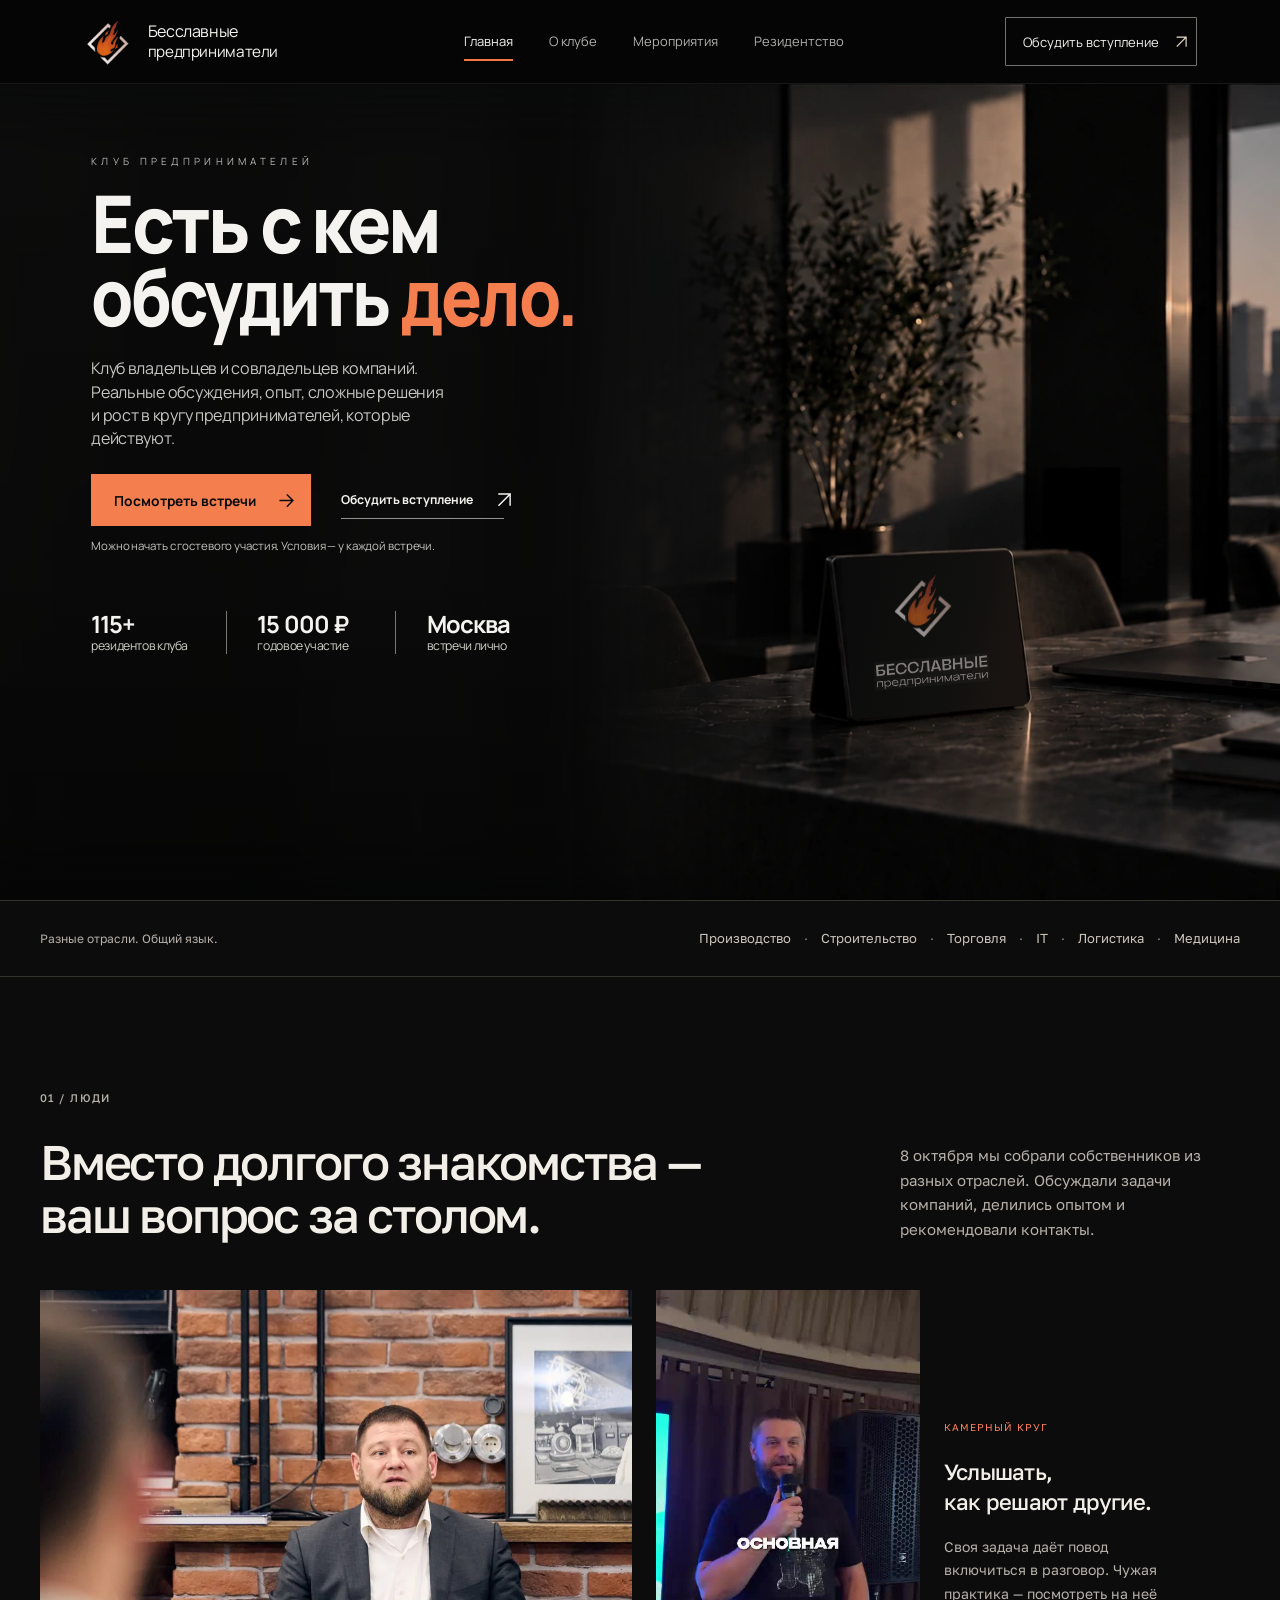
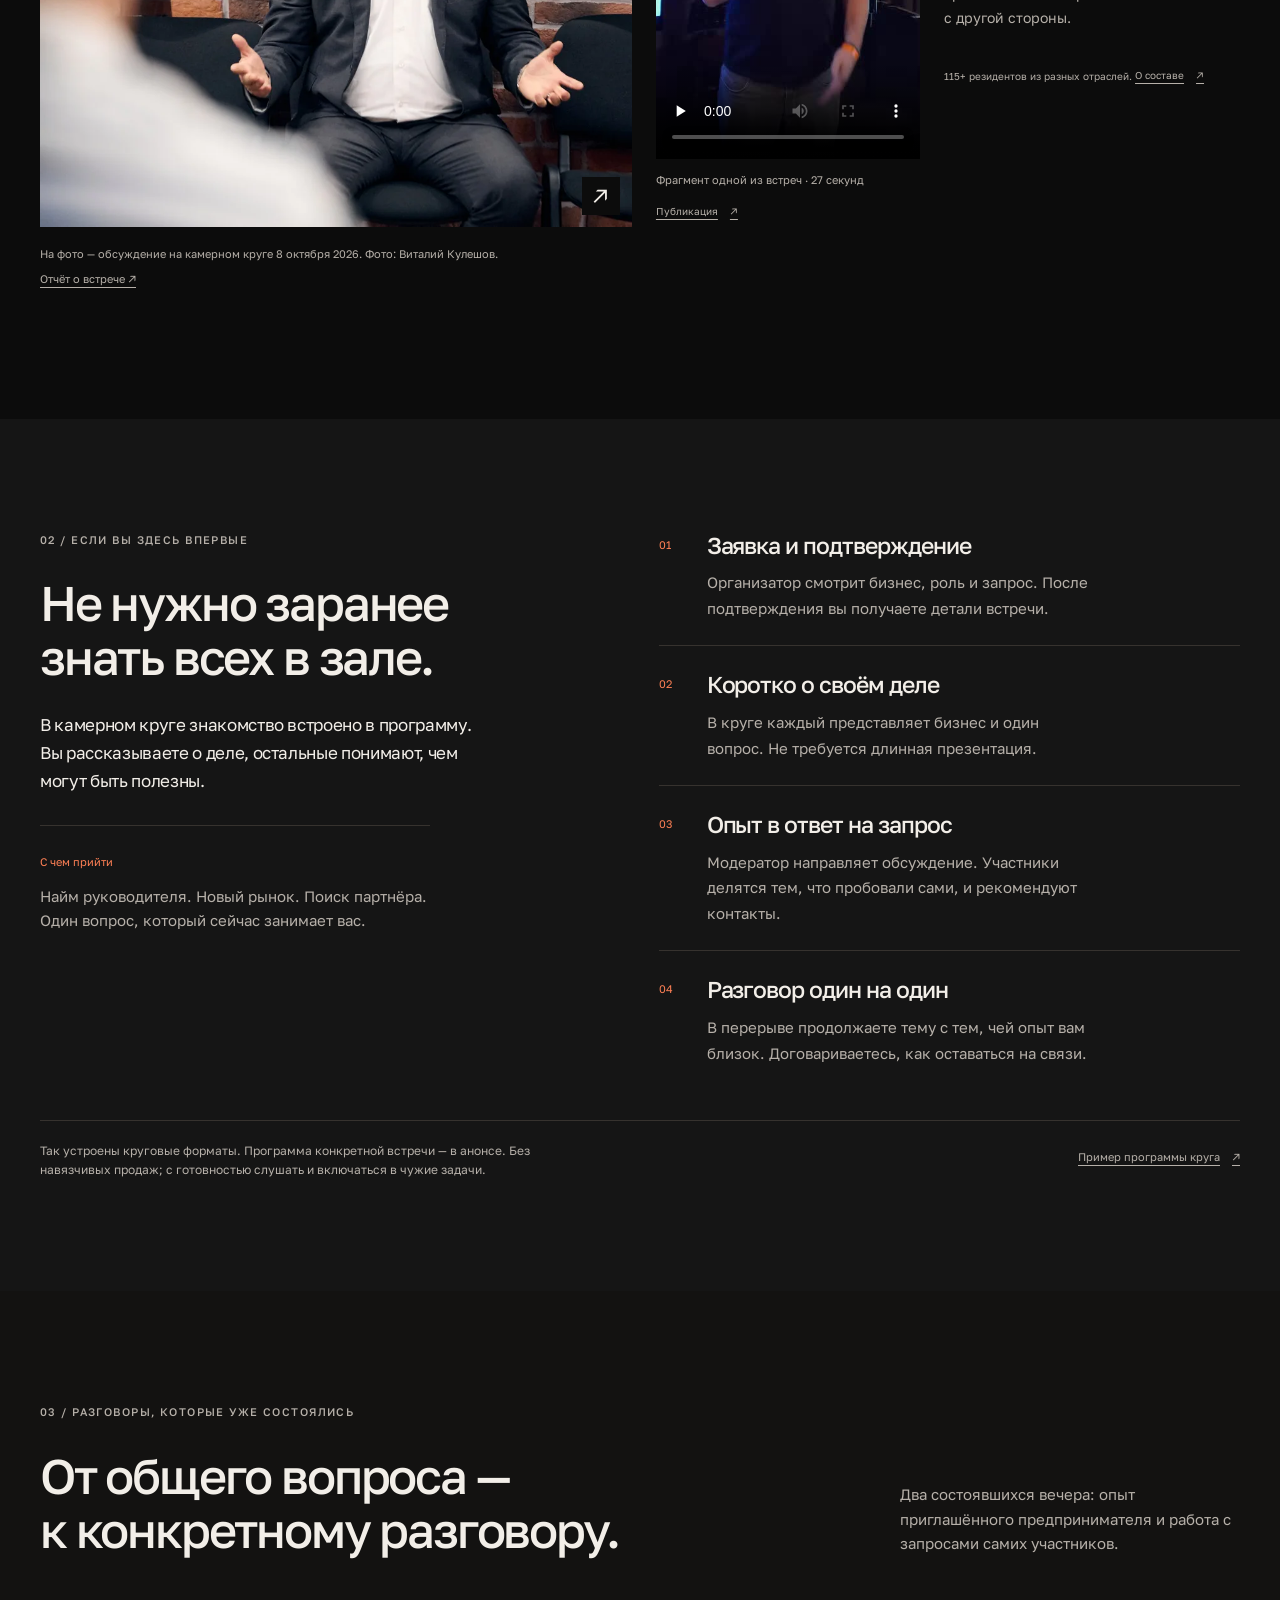
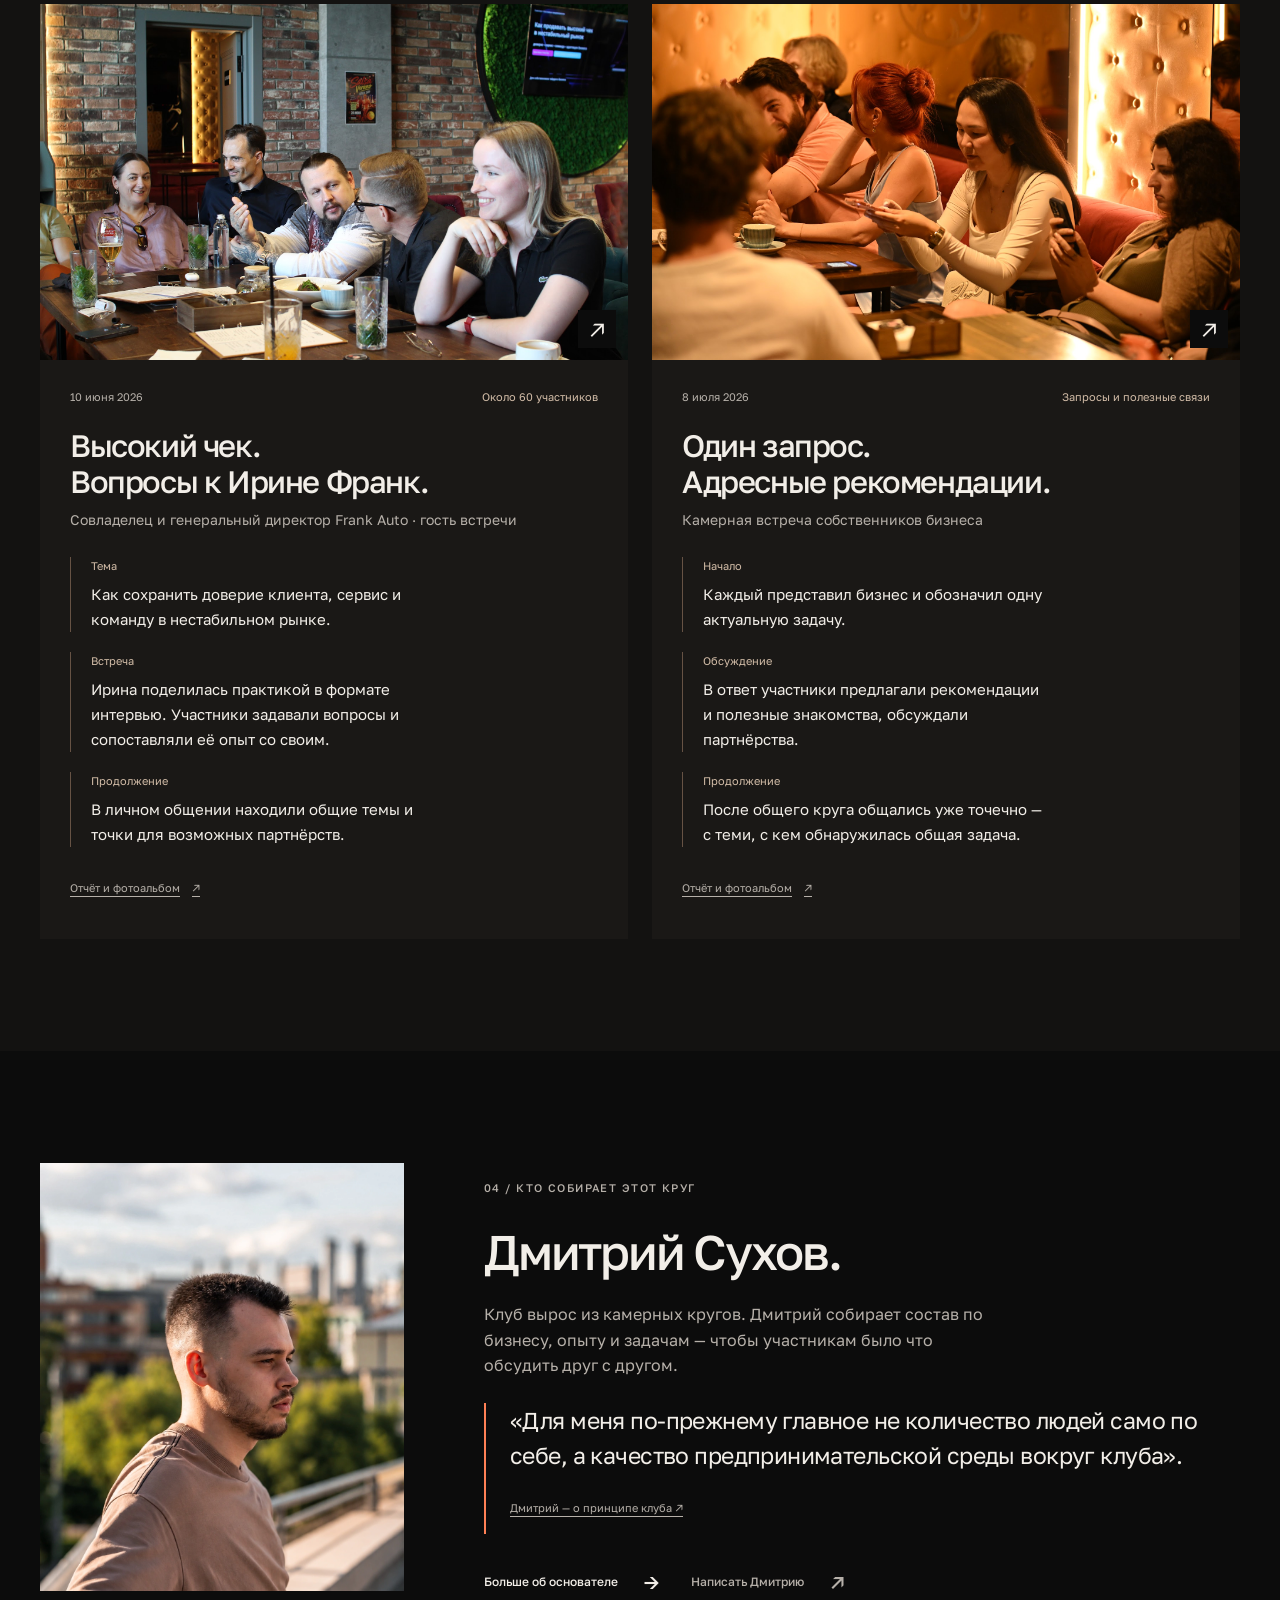
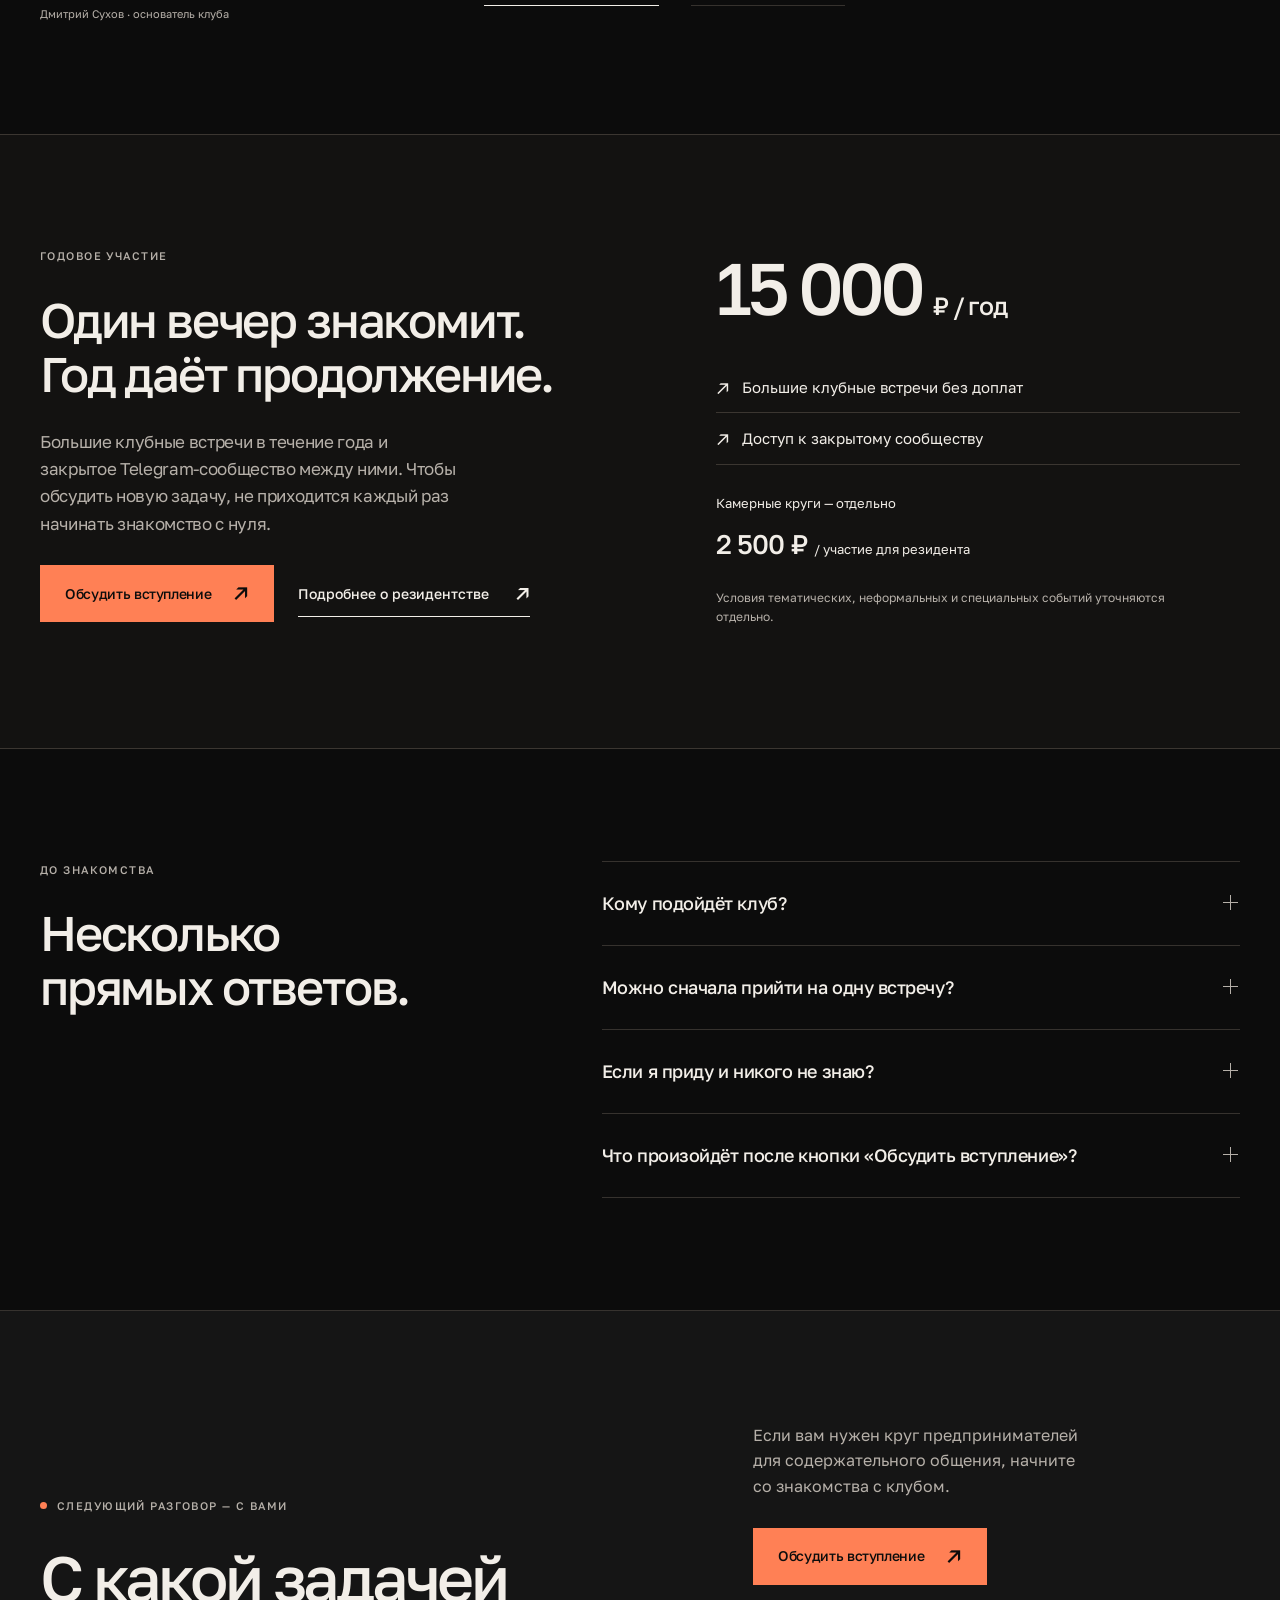
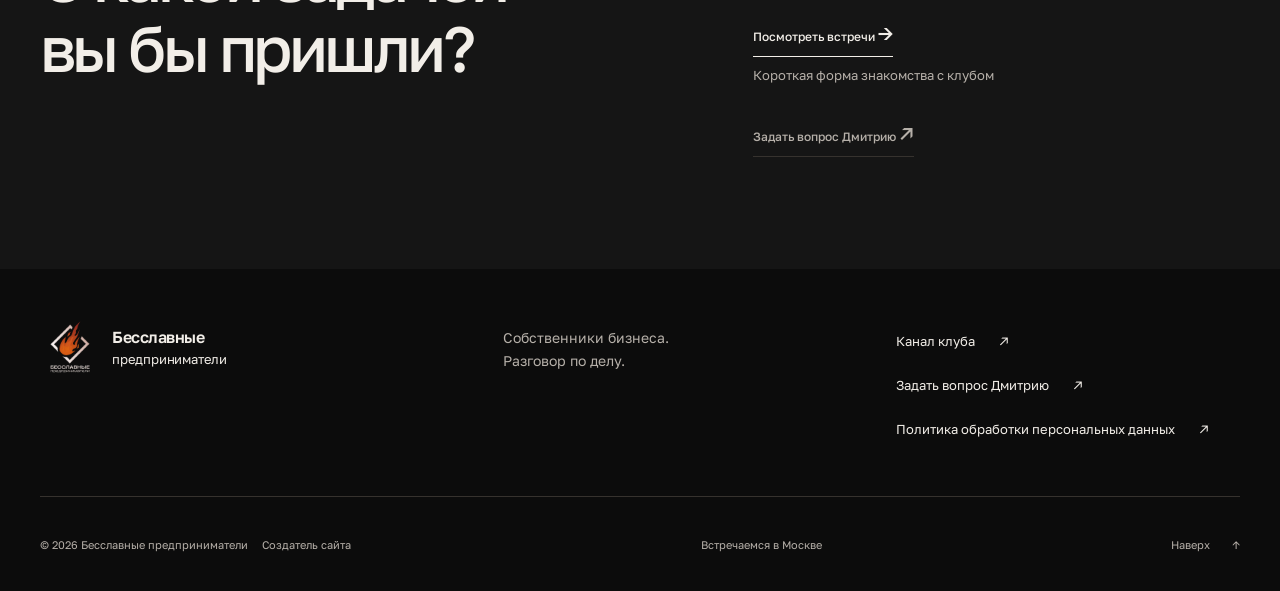
==== commit 678b2051: "Update index.html" ====
--- a/index.html
+++ b/index.html
@@ -113,7 +113,7 @@
     <p>Собственники бизнеса.<br>Разговор по делу.</p>
     <div class="footer-links"><a href="https://t.me/besslavnieclub" target="_blank" rel="noopener">Канал клуба <span aria-hidden="true">↗</span></a><a href="https://t.me/sukhov_dm" target="_blank" rel="noopener" data-track="founder_click" data-placement="footer">Задать вопрос Дмитрию <span aria-hidden="true">↗</span></a><a href="privacy.html">Политика обработки персональных данных <span aria-hidden="true">↗</span></a></div>
   </div>
-  <div class="container footer-bottom"><span>© 2026 Бесславные предприниматели<button type="button" class="site-credit" data-creator-open="" aria-haspopup="dialog" aria-controls="lead-dialog">Сайт — @visuals_ai</button></span><span>Встречаемся в Москве</span><a href="#top">Наверх <span aria-hidden="true">↑</span></a></div>
+  <div class="container footer-bottom"><span>© 2026 Бесславные предприниматели<button type="button" class="site-credit" data-creator-open="" aria-haspopup="dialog" aria-controls="lead-dialog">Создатель сайта</button></span><span>Встречаемся в Москве</span><a href="#top">Наверх <span aria-hidden="true">↑</span></a></div>
 </footer>
 <dialog class="lightbox" aria-label="Фотографии встреч клуба">
   <div class="lightbox-top"><span class="lightbox-counter"></span><button class="icon-button lightbox-close" type="button" aria-label="Закрыть фотографию">✕</button></div>
